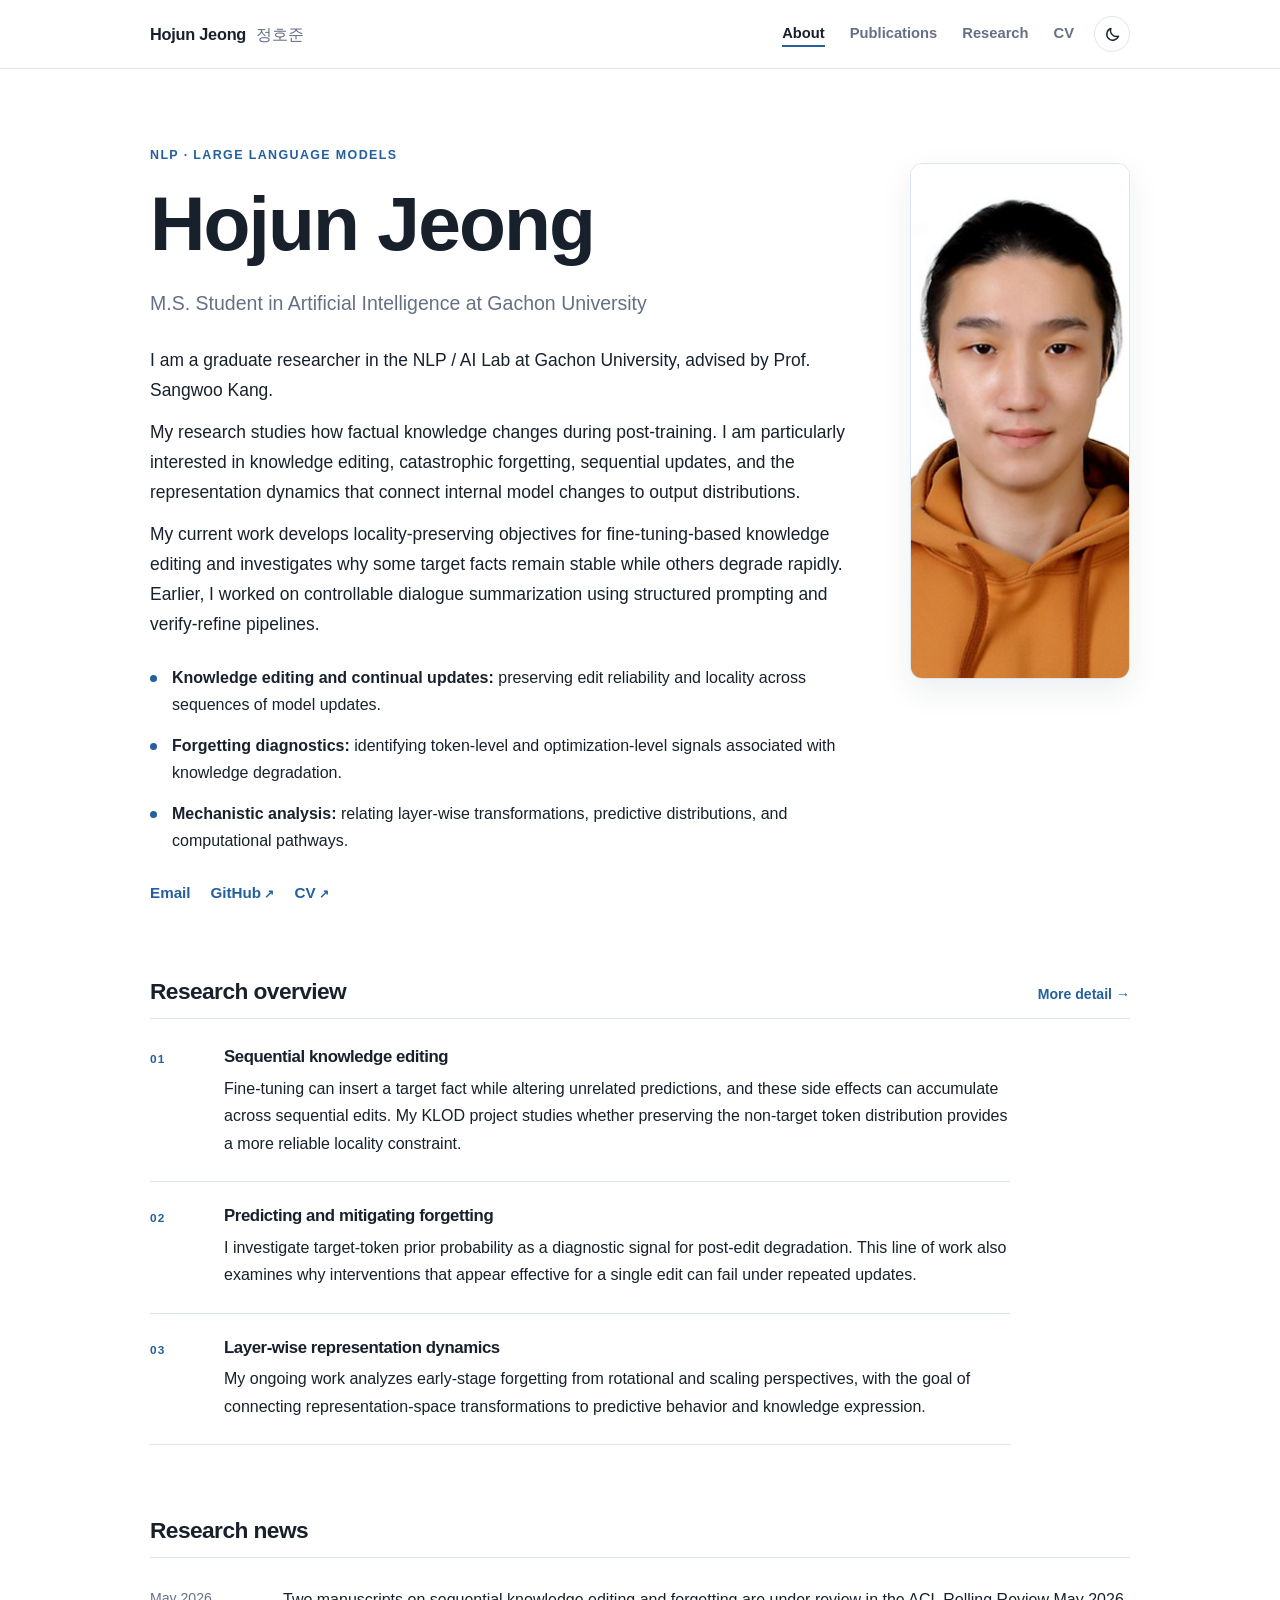
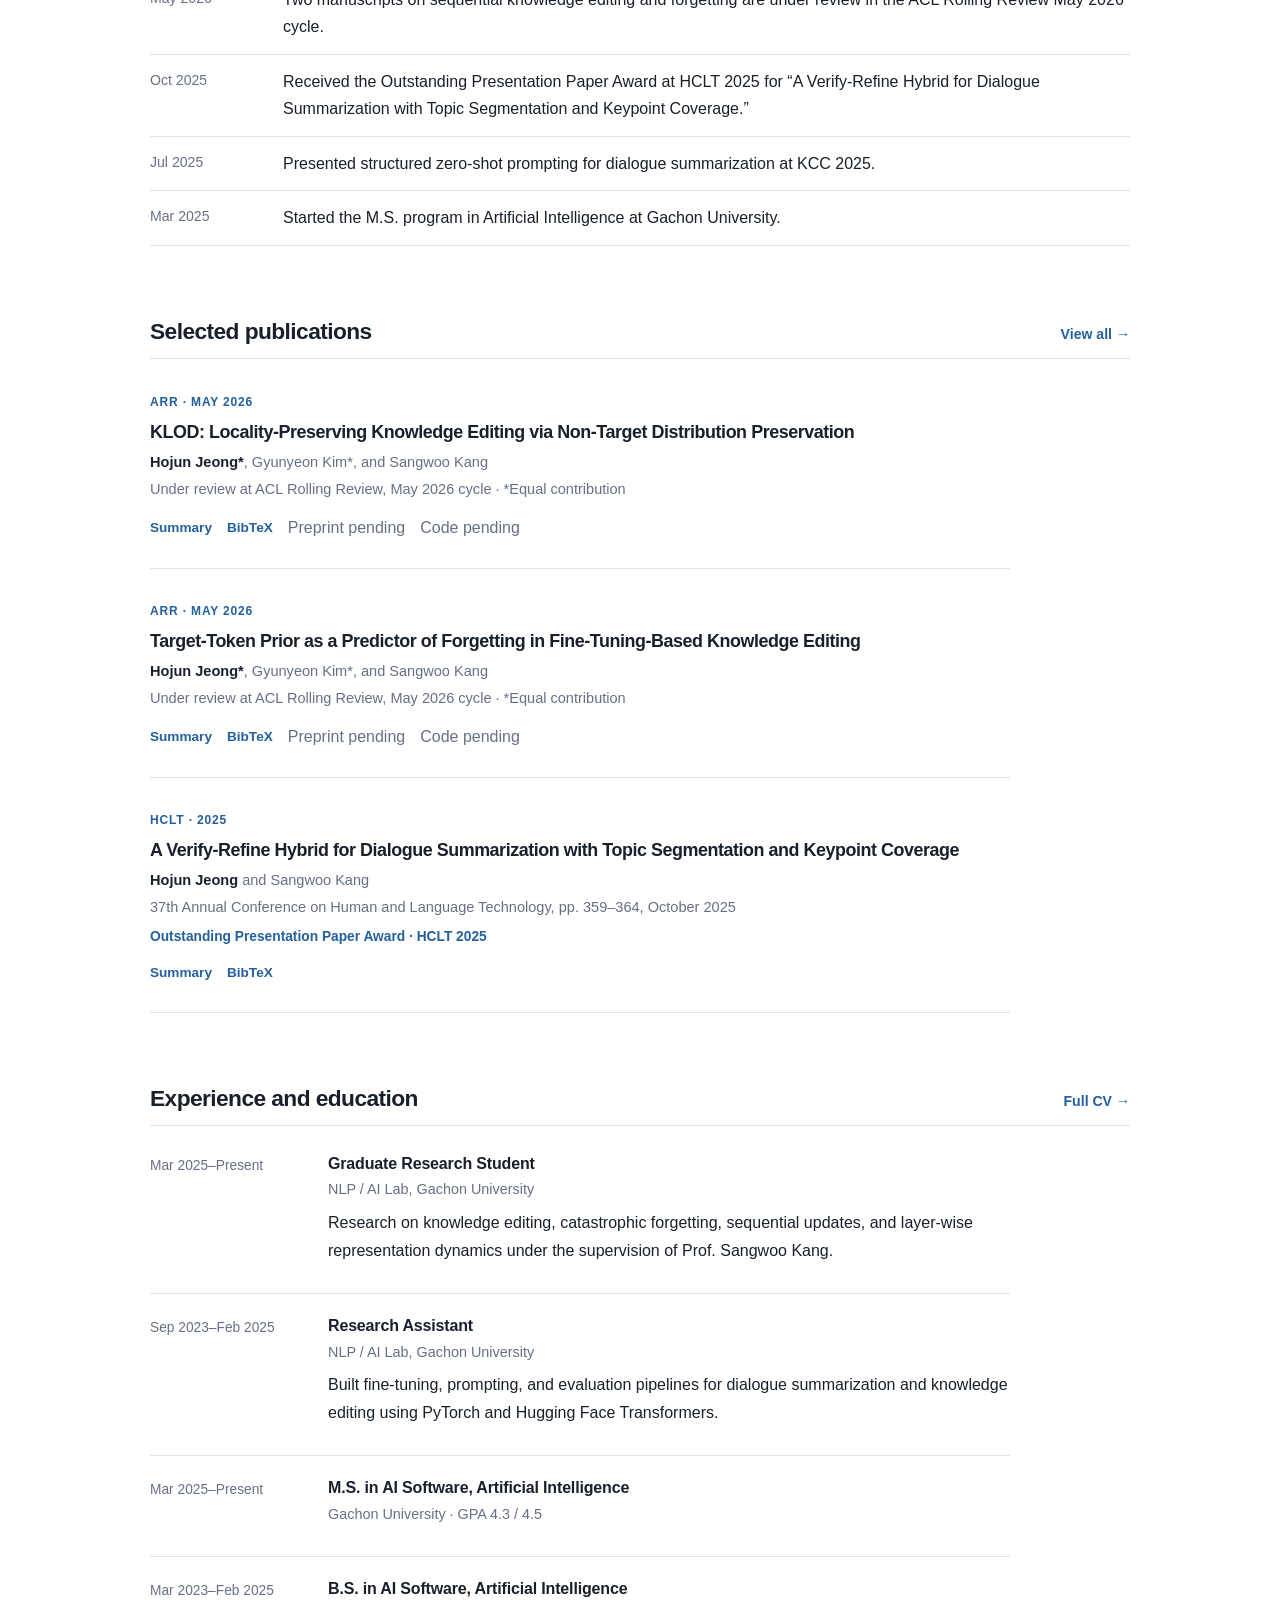
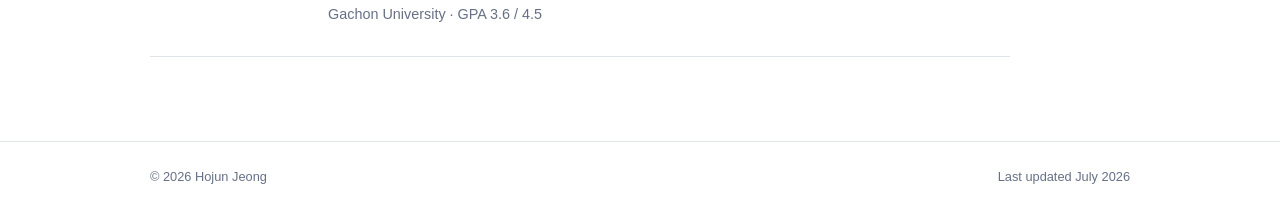
==== index.html @ 0cda1012 "Add files via upload" ====
<!DOCTYPE html>

<html lang="en">
<head>
<meta charset="utf-8"/>
<meta content="width=device-width, initial-scale=1" name="viewport"/>
<meta content="Hojun Jeong — NLP researcher studying knowledge editing, catastrophic forgetting, and representation dynamics in large language models." name="description"/>
<meta content="Hojun Jeong" name="author"/>
<meta content="Hojun Jeong" property="og:title"/>
<meta content="Hojun Jeong — NLP researcher studying knowledge editing, catastrophic forgetting, and representation dynamics in large language models." property="og:description"/>
<meta content="website" property="og:type"/>
<title>Hojun Jeong</title>
<link href="assets/favicon.svg" rel="icon" type="image/svg+xml"/>
<link href="assets/styles.css" rel="stylesheet"/>
<script>try{document.documentElement.dataset.theme=localStorage.getItem('theme')||(matchMedia('(prefers-color-scheme:dark)').matches?'dark':'light')}catch(e){}</script>
<meta content="https://hostoday.github.io/assets/img/profile-hojun.jpg" property="og:image"/><meta content="summary" name="twitter:card"/></head>
<body>
<a class="skip-link" href="#content">Skip to content</a>
<header class="site-header">
<div class="nav-wrap">
<a class="site-name" href="index.html">Hojun Jeong <span>정호준</span></a>
<div class="nav-actions">
<nav aria-label="Primary navigation" class="site-nav">
<a aria-current="page" href="index.html">About</a><a href="publications.html">Publications</a><a href="research.html">Research</a><a href="cv.html">CV</a>
</nav>
<button aria-label="Use dark theme" class="icon-button" data-theme-toggle="" type="button"></button>
<button aria-expanded="false" aria-label="Open navigation" class="icon-button menu-button" data-menu-toggle="" type="button">
<svg aria-hidden="true" height="18" viewbox="0 0 24 24" width="18"><path d="M4 7h16M4 12h16M4 17h16" fill="none" stroke="currentColor" stroke-linecap="round" stroke-width="2"></path></svg>
</button>
</div>
</div>
</header>
<main id="content">
<section class="hero"><div class="hero-layout"><div class="hero-content">
<p class="kicker">NLP · Large Language Models</p>
<h1>Hojun Jeong</h1>
<p class="hero-role">M.S. Student in Artificial Intelligence at Gachon University</p>
<div class="hero-copy">
<p>I am a graduate researcher in the NLP / AI Lab at Gachon University, advised by Prof. Sangwoo Kang.</p>
<p>My research studies how factual knowledge changes during post-training. I am particularly interested in knowledge editing, catastrophic forgetting, sequential updates, and the representation dynamics that connect internal model changes to output distributions.</p>
<p>My current work develops locality-preserving objectives for fine-tuning-based knowledge editing and investigates why some target facts remain stable while others degrade rapidly. Earlier, I worked on controllable dialogue summarization using structured prompting and verify-refine pipelines.</p>
</div>
<ul class="focus-list">
<li><strong>Knowledge editing and continual updates:</strong> preserving edit reliability and locality across sequences of model updates.</li>
<li><strong>Forgetting diagnostics:</strong> identifying token-level and optimization-level signals associated with knowledge degradation.</li>
<li><strong>Mechanistic analysis:</strong> relating layer-wise transformations, predictive distributions, and computational pathways.</li>
</ul>
<div class="link-row">
<a href="mailto:wjdghwns1096@gmail.com">Email</a>
<a href="https://github.com/Hostoday" rel="noopener" target="_blank">GitHub</a>
<a href="assets/pdf/Hojun_Jeong_CV.pdf" rel="noopener" target="_blank">CV</a>
</div>
</div><figure class="profile-photo-wrap"><img alt="Portrait of Hojun Jeong" class="profile-photo" decoding="async" height="516" loading="eager" src="assets/img/profile-hojun.jpg" width="413"/></figure></div></section>
<section class="section">
<div class="section-head"><h2>Research overview</h2><a href="research.html">More detail →</a></div>
<div class="overview-list">
<article class="overview-item">
<p class="overview-index">01</p>
<div><h3>Sequential knowledge editing</h3><p>Fine-tuning can insert a target fact while altering unrelated predictions, and these side effects can accumulate across sequential edits. My KLOD project studies whether preserving the non-target token distribution provides a more reliable locality constraint.</p></div>
</article>
<article class="overview-item">
<p class="overview-index">02</p>
<div><h3>Predicting and mitigating forgetting</h3><p>I investigate target-token prior probability as a diagnostic signal for post-edit degradation. This line of work also examines why interventions that appear effective for a single edit can fail under repeated updates.</p></div>
</article>
<article class="overview-item">
<p class="overview-index">03</p>
<div><h3>Layer-wise representation dynamics</h3><p>My ongoing work analyzes early-stage forgetting from rotational and scaling perspectives, with the goal of connecting representation-space transformations to predictive behavior and knowledge expression.</p></div>
</article>
</div>
</section>
<section class="section">
<div class="section-head"><h2>Research news</h2></div>
<div class="news-list">
<div class="news-item"><time class="news-date" datetime="2026-05">May 2026</time><p class="news-text">Two manuscripts on sequential knowledge editing and forgetting are under review in the ACL Rolling Review May 2026 cycle.</p></div>
<div class="news-item"><time class="news-date" datetime="2025-10">Oct 2025</time><p class="news-text">Received the Outstanding Presentation Paper Award at HCLT 2025 for “A Verify-Refine Hybrid for Dialogue Summarization with Topic Segmentation and Keypoint Coverage.”</p></div>
<div class="news-item"><time class="news-date" datetime="2025-07">Jul 2025</time><p class="news-text">Presented structured zero-shot prompting for dialogue summarization at KCC 2025.</p></div>
<div class="news-item"><time class="news-date" datetime="2025-03">Mar 2025</time><p class="news-text">Started the M.S. program in Artificial Intelligence at Gachon University.</p></div>
</div>
</section>
<section class="section">
<div class="section-head"><h2>Selected publications</h2><a href="publications.html">View all →</a></div>
<div class="publication-list">
<article class="publication"><div>
<span class="pub-venue">ARR · May 2026</span>
<h3 class="pub-title">KLOD: Locality-Preserving Knowledge Editing via Non-Target Distribution Preservation</h3>
<p class="pub-authors"><span class="me">Hojun Jeong*</span>, Gyunyeon Kim*, and Sangwoo Kang</p>
<p class="pub-meta">Under review at ACL Rolling Review, May 2026 cycle · *Equal contribution</p>
<div class="pub-links"><button aria-expanded="false" data-label="Summary" data-toggle-target="summary-klod" type="button">Summary</button><button aria-expanded="false" data-label="BibTeX" data-toggle-target="bib-klod" type="button">BibTeX</button><span class="pending">Preprint pending</span><span class="pending">Code pending</span></div>
<div class="pub-details" id="summary-klod"><p>Proposes a KL-based objective that preserves the model’s non-target token distribution during sequential knowledge editing, with the aim of reducing locality degradation while maintaining edit effectiveness.</p></div>
<div class="pub-details" id="bib-klod"><pre id="bibtext-klod">@article{jeong2026klod,
  title  = {KLOD: Locality-Preserving Knowledge Editing via Non-Target Distribution Preservation},
  author = {Jeong, Hojun and Kim, Gyunyeon and Kang, Sangwoo},
  note   = {Under review at ACL Rolling Review, May 2026 cycle},
  year   = {2026}
}</pre><button class="button" data-copy-target="bibtext-klod" type="button">Copy BibTeX</button><span aria-live="polite" class="copy-status"></span></div>
</div></article>
<article class="publication"><div>
<span class="pub-venue">ARR · May 2026</span>
<h3 class="pub-title">Target-Token Prior as a Predictor of Forgetting in Fine-Tuning-Based Knowledge Editing</h3>
<p class="pub-authors"><span class="me">Hojun Jeong*</span>, Gyunyeon Kim*, and Sangwoo Kang</p>
<p class="pub-meta">Under review at ACL Rolling Review, May 2026 cycle · *Equal contribution</p>
<div class="pub-links"><button aria-expanded="false" data-label="Summary" data-toggle-target="summary-prior" type="button">Summary</button><button aria-expanded="false" data-label="BibTeX" data-toggle-target="bib-prior" type="button">BibTeX</button><span class="pending">Preprint pending</span><span class="pending">Code pending</span></div>
<div class="pub-details" id="summary-prior"><p>Investigates whether a target token’s pre-update probability predicts later knowledge degradation, and evaluates an intervention that increases the target probability before fine-tuning-based editing.</p></div>
<div class="pub-details" id="bib-prior"><pre id="bibtext-prior">@article{jeong2026targetprior,
  title  = {Target-Token Prior as a Predictor of Forgetting in Fine-Tuning-Based Knowledge Editing},
  author = {Jeong, Hojun and Kim, Gyunyeon and Kang, Sangwoo},
  note   = {Under review at ACL Rolling Review, May 2026 cycle},
  year   = {2026}
}</pre><button class="button" data-copy-target="bibtext-prior" type="button">Copy BibTeX</button><span aria-live="polite" class="copy-status"></span></div>
</div></article>
<article class="publication"><div>
<span class="pub-venue">HCLT · 2025</span>
<h3 class="pub-title">A Verify-Refine Hybrid for Dialogue Summarization with Topic Segmentation and Keypoint Coverage</h3>
<p class="pub-authors"><span class="me">Hojun Jeong</span> and Sangwoo Kang</p>
<p class="pub-meta">37th Annual Conference on Human and Language Technology, pp. 359–364, October 2025</p><p class="pub-award">Outstanding Presentation Paper Award · HCLT 2025</p>
<div class="pub-links"><button aria-expanded="false" data-label="Summary" data-toggle-target="summary-verify" type="button">Summary</button><button aria-expanded="false" data-label="BibTeX" data-toggle-target="bib-verify" type="button">BibTeX</button></div>
<div class="pub-details" id="summary-verify"><p>Presents a verify-refine dialogue summarization framework that combines topic segmentation with explicit checks for keypoint coverage.</p></div>
<div class="pub-details" id="bib-verify"><pre id="bibtext-verify">@inproceedings{jeong2025verifyrefine,
  title     = {A Verify-Refine Hybrid for Dialogue Summarization with Topic Segmentation and Keypoint Coverage},
  author    = {Jeong, Hojun and Kang, Sangwoo},
  booktitle = {Proceedings of the 37th Annual Conference on Human and Language Technology},
  pages     = {359--364},
  year      = {2025}
}</pre><button class="button" data-copy-target="bibtext-verify" type="button">Copy BibTeX</button><span aria-live="polite" class="copy-status"></span></div>
</div></article>
</div>
</section>
<section class="section">
<div class="section-head"><h2>Experience and education</h2><a href="cv.html">Full CV →</a></div>
<div class="timeline-list">
<article class="timeline-item"><p class="timeline-date">Mar 2025–Present</p><div><h3>Graduate Research Student</h3><p class="timeline-place">NLP / AI Lab, Gachon University</p><p>Research on knowledge editing, catastrophic forgetting, sequential updates, and layer-wise representation dynamics under the supervision of Prof. Sangwoo Kang.</p></div></article>
<article class="timeline-item"><p class="timeline-date">Sep 2023–Feb 2025</p><div><h3>Research Assistant</h3><p class="timeline-place">NLP / AI Lab, Gachon University</p><p>Built fine-tuning, prompting, and evaluation pipelines for dialogue summarization and knowledge editing using PyTorch and Hugging Face Transformers.</p></div></article>
<article class="timeline-item"><p class="timeline-date">Mar 2025–Present</p><div><h3>M.S. in AI Software, Artificial Intelligence</h3><p class="timeline-place">Gachon University · GPA 4.3 / 4.5</p></div></article>
<article class="timeline-item"><p class="timeline-date">Mar 2023–Feb 2025</p><div><h3>B.S. in AI Software, Artificial Intelligence</h3><p class="timeline-place">Gachon University · GPA 3.6 / 4.5</p></div></article>
</div>
</section>
</main>
<footer class="site-footer"><div class="footer-wrap"><span>© 2026 Hojun Jeong</span><span>Last updated July 2026</span></div></footer>
<script src="assets/script.js"></script>
</body>
</html>
---- assets/styles.css ----
:root {
  --bg: #ffffff;
  --surface: #f6f8fb;
  --surface-strong: #eef2f7;
  --text: #18202b;
  --muted: #667085;
  --border: #dfe4ea;
  --accent: #245f9e;
  --accent-soft: #eaf2fb;
  --header-bg: rgba(255, 255, 255, 0.92);
  --shadow: 0 12px 32px rgba(19, 34, 53, 0.08);
  --content-width: 980px;
  color-scheme: light;
}

html[data-theme="dark"] {
  --bg: #11161d;
  --surface: #171e27;
  --surface-strong: #202936;
  --text: #e8edf3;
  --muted: #a4afbd;
  --border: #2d3744;
  --accent: #8fc4ff;
  --accent-soft: #1c3045;
  --header-bg: rgba(17, 22, 29, 0.92);
  --shadow: 0 14px 34px rgba(0, 0, 0, 0.23);
  color-scheme: dark;
}

* { box-sizing: border-box; }
html { scroll-behavior: smooth; }
body {
  margin: 0;
  background: var(--bg);
  color: var(--text);
  font-family: -apple-system, BlinkMacSystemFont, "Segoe UI", Roboto, Helvetica, Arial, sans-serif;
  font-size: 16px;
  line-height: 1.72;
  -webkit-font-smoothing: antialiased;
}
a { color: var(--accent); text-decoration-thickness: 1px; text-underline-offset: 3px; }
a:hover { text-decoration-thickness: 2px; }
button, a { -webkit-tap-highlight-color: transparent; }
img { max-width: 100%; display: block; }

.skip-link {
  position: fixed; left: 12px; top: -60px; z-index: 1000;
  padding: 9px 13px; background: var(--text); color: var(--bg); border-radius: 6px;
}
.skip-link:focus { top: 12px; }

.site-header {
  position: sticky; top: 0; z-index: 100;
  border-bottom: 1px solid var(--border);
  background: var(--header-bg);
  backdrop-filter: blur(12px);
}
.nav-wrap {
  width: min(var(--content-width), calc(100% - 40px));
  min-height: 68px; margin: 0 auto;
  display: flex; align-items: center; justify-content: space-between; gap: 28px;
}
.site-name {
  color: var(--text); text-decoration: none; font-size: 1.02rem; font-weight: 700; letter-spacing: -0.015em;
}
.site-name span { color: var(--muted); font-weight: 500; margin-left: 6px; }
.nav-actions { display: flex; align-items: center; gap: 20px; }
.site-nav { display: flex; gap: 25px; align-items: center; }
.site-nav a {
  color: var(--muted); text-decoration: none; font-size: .92rem; font-weight: 550;
}
.site-nav a:hover, .site-nav a[aria-current="page"] { color: var(--text); }
.site-nav a[aria-current="page"] { box-shadow: inset 0 -2px var(--accent); }
.icon-button {
  width: 36px; height: 36px; padding: 0; border-radius: 999px;
  border: 1px solid var(--border); background: var(--bg); color: var(--text);
  display: grid; place-items: center; cursor: pointer;
}
.icon-button:hover { background: var(--surface); }
.menu-button { display: none; }

main {
  width: min(var(--content-width), calc(100% - 40px));
  margin: 0 auto; padding: 76px 0 84px;
}
.hero { max-width: none; margin-bottom: 64px; }
.hero-layout {
  display: grid;
  grid-template-columns: minmax(0, 1fr) 220px;
  gap: 54px;
  align-items: start;
}
.hero-content { min-width: 0; }
.profile-photo-wrap { margin: 18px 0 0; }
.profile-photo {
  width: 100%;
  aspect-ratio: 4 / 5;
  object-fit: cover;
  object-position: center;
  border: 1px solid var(--border);
  border-radius: 12px;
  background: var(--surface);
  box-shadow: var(--shadow);
}
.kicker {
  margin: 0 0 11px; color: var(--accent); font-size: .78rem; font-weight: 750;
  letter-spacing: .11em; text-transform: uppercase;
}
h1, h2, h3 { line-height: 1.22; letter-spacing: -0.025em; }
h1 { font-size: clamp(2.6rem, 7vw, 4.8rem); margin: 0 0 16px; font-weight: 760; }
.hero-role { margin: 0 0 25px; color: var(--muted); font-size: clamp(1.04rem, 2vw, 1.22rem); }
.hero-copy { max-width: 760px; font-size: 1.09rem; margin: 0 0 24px; }
.hero-copy p { margin: 0 0 12px; }
.link-row { display: flex; flex-wrap: wrap; gap: 10px 20px; margin-top: 25px; }
.link-row a { font-weight: 650; font-size: .95rem; text-decoration: none; }
.link-row a::after { content: " ↗"; font-size: .78em; }
.link-row a[href^="mailto"]::after { content: ""; }

.section { margin-top: 72px; }
.section-head {
  display: flex; align-items: baseline; justify-content: space-between; gap: 20px;
  border-bottom: 1px solid var(--border); padding-bottom: 12px; margin-bottom: 28px;
}
.section-head h2 { margin: 0; font-size: 1.42rem; }
.section-head a { font-size: .88rem; font-weight: 650; text-decoration: none; }
.section-intro { max-width: 720px; color: var(--muted); margin: -10px 0 32px; }

.focus-list { display: grid; gap: 13px; margin: 23px 0 0; padding: 0; list-style: none; max-width: 780px; }
.focus-list li { position: relative; padding-left: 22px; }
.focus-list li::before { content: ""; width: 7px; height: 7px; border-radius: 50%; background: var(--accent); position: absolute; left: 0; top: .72em; }
.focus-list strong { font-weight: 690; }

.news-list { display: grid; gap: 0; }
.news-item {
  display: grid; grid-template-columns: 108px 1fr; gap: 25px;
  padding: 13px 0; border-bottom: 1px solid var(--border);
}
.news-item:first-child { padding-top: 0; }
.news-date { color: var(--muted); font-variant-numeric: tabular-nums; font-size: .88rem; white-space: nowrap; }
.news-text { margin: 0; }

.publication-list { display: grid; gap: 0; max-width: 860px; }
.publication {
  display: block;
  padding: 27px 0; border-bottom: 1px solid var(--border);
}
.publication:first-child { padding-top: 0; }
.pub-venue {
  display: inline-block; margin: 0 0 7px; color: var(--accent); font-size: .75rem;
  font-weight: 800; letter-spacing: .07em; text-transform: uppercase;
}
.pub-title { margin: 0 0 7px; font-size: 1.12rem; font-weight: 720; line-height: 1.38; }
.pub-title a { color: var(--text); text-decoration: none; }
.pub-title a:hover { color: var(--accent); }
.pub-authors, .pub-meta { margin: 0 0 4px; color: var(--muted); font-size: .91rem; line-height: 1.55; }
.pub-authors .me { color: var(--text); font-weight: 700; }
.pub-award { margin: 6px 0 0; color: var(--accent); font-size: .86rem; font-weight: 700; }
.pub-links { display: flex; flex-wrap: wrap; gap: 7px 15px; margin-top: 13px; }
.pub-links a, .pub-links button {
  appearance: none; border: 0; padding: 0; background: transparent; color: var(--accent);
  font: inherit; font-size: .85rem; font-weight: 700; cursor: pointer; text-decoration: none;
}
.pub-links a:hover, .pub-links button:hover { text-decoration: underline; text-underline-offset: 3px; }
.pending { color: var(--muted) !important; cursor: default !important; }
.pub-details { display: none; margin-top: 16px; padding: 16px 18px; border-radius: 7px; background: var(--surface); font-size: .9rem; }
.pub-details.open { display: block; }
.pub-details p { margin: 0; }
.pub-details pre { margin: 0; white-space: pre-wrap; overflow-wrap: anywhere; font: .8rem/1.6 ui-monospace, SFMono-Regular, Menlo, Consolas, monospace; }
.copy-status { color: var(--muted); font-size: .78rem; margin-left: 7px; }

.page-header { max-width: 760px; margin-bottom: 55px; }
.page-header h1 { font-size: clamp(2.35rem, 5.5vw, 3.8rem); margin-bottom: 15px; }
.page-header p { color: var(--muted); font-size: 1.05rem; margin: 0; }
.group-title { font-size: 1.12rem; margin: 58px 0 24px; padding-bottom: 9px; border-bottom: 1px solid var(--border); }

.project {
  display: block; max-width: 860px;
  padding: 38px 0; border-bottom: 1px solid var(--border);
}
.project:first-of-type { padding-top: 0; }
.project h2 { margin: 0 0 7px; font-size: 1.38rem; }
.project-subtitle { color: var(--muted); margin: 0 0 19px; line-height: 1.5; }
.project h3 { margin: 24px 0 7px; font-size: .93rem; letter-spacing: 0; }
.project p { margin: 0 0 11px; }
.status-line { display: inline-block; margin-top: 10px; padding: 3px 9px; border-radius: 999px; background: var(--accent-soft); color: var(--accent); font-size: .76rem; font-weight: 750; }

.cv-toolbar { display: flex; flex-wrap: wrap; gap: 10px; margin-bottom: 22px; }
.button {
  display: inline-flex; align-items: center; justify-content: center; min-height: 40px;
  padding: 8px 14px; border-radius: 7px; border: 1px solid var(--border);
  color: var(--text); background: var(--bg); font-size: .88rem; font-weight: 700; text-decoration: none;
}
.button.primary { border-color: var(--accent); background: var(--accent); color: #fff; }
.cv-frame { width: 100%; height: min(1100px, 78vh); border: 1px solid var(--border); border-radius: 8px; background: var(--surface); }

.site-footer { border-top: 1px solid var(--border); }
.footer-wrap {
  width: min(var(--content-width), calc(100% - 40px)); margin: 0 auto; padding: 24px 0 34px;
  color: var(--muted); font-size: .8rem; display: flex; justify-content: space-between; gap: 20px;
}


@media (max-width: 860px) {
  .hero-layout { grid-template-columns: minmax(0, 1fr) 190px; gap: 36px; }
}

@media (max-width: 720px) {
  .nav-wrap, main, .footer-wrap { width: min(100% - 28px, var(--content-width)); }
  .nav-wrap { min-height: 61px; }
  .site-name span { display: none; }
  .menu-button { display: grid; }
  .site-nav {
    position: absolute; left: 14px; right: 14px; top: 67px; display: none; flex-direction: column; align-items: stretch; gap: 0;
    background: var(--bg); border: 1px solid var(--border); border-radius: 9px; padding: 7px; box-shadow: var(--shadow);
  }
  .site-nav.open { display: flex; }
  .site-nav a { padding: 11px 12px; border-radius: 6px; }
  .site-nav a:hover, .site-nav a[aria-current="page"] { background: var(--surface); box-shadow: none; }
  main { padding: 52px 0 65px; }
  .hero { margin-bottom: 50px; }
  .hero-layout { grid-template-columns: 1fr; gap: 0; }
  .profile-photo-wrap { width: min(210px, 62vw); margin: 30px 0 0; }
  h1 { font-size: clamp(2.5rem, 16vw, 4rem); }
  .section { margin-top: 58px; }
  .section-head { align-items: flex-start; }
  .news-item { grid-template-columns: 84px 1fr; gap: 16px; }
  .publication { padding: 24px 0; }
  .pub-title { font-size: 1rem; }
  .footer-wrap { flex-direction: column; gap: 3px; }
}

@media (max-width: 500px) {
  .news-item { grid-template-columns: 1fr; gap: 2px; }
  .news-date { font-size: .8rem; }
}

@media print {
  .site-header, .site-footer, .cv-toolbar { display: none; }
  main { width: 100%; padding: 0; }
}

/* Text-rich academic layout additions */
.overview-list { max-width: 860px; }
.overview-item {
  display: grid; grid-template-columns: 52px 1fr; gap: 22px;
  padding: 24px 0; border-bottom: 1px solid var(--border);
}
.overview-item:first-child { padding-top: 0; }
.overview-index, .project-number {
  margin: 2px 0 0; color: var(--accent); font-size: .74rem; font-weight: 800;
  letter-spacing: .09em; text-transform: uppercase;
}
.overview-item h3 { margin: 0 0 7px; font-size: 1.05rem; }
.overview-item p:last-child { margin: 0; }

.timeline-list { max-width: 860px; }
.timeline-item {
  display: grid; grid-template-columns: 150px 1fr; gap: 28px;
  padding: 22px 0; border-bottom: 1px solid var(--border);
}
.timeline-item:first-child { padding-top: 0; }
.timeline-date { margin: 2px 0 0; color: var(--muted); font-size: .86rem; font-variant-numeric: tabular-nums; }
.timeline-item h3 { margin: 0 0 4px; font-size: 1rem; letter-spacing: -.01em; }
.timeline-item p { margin: 0 0 7px; }
.timeline-place { color: var(--muted); font-size: .9rem; }

.research-agenda { max-width: 820px; margin: 0 0 42px; padding: 0 0 28px; border-bottom: 1px solid var(--border); }
.research-agenda h2 { margin: 0 0 11px; font-size: 1.2rem; }
.research-agenda p { margin: 0; }
.project-number { margin-bottom: 8px; }
.project h3 { color: var(--text); }
.research-questions { margin: 4px 0 12px; padding-left: 22px; }
.research-questions li { margin: 5px 0; }
.text-link { display: inline-block; margin-top: 10px; font-size: .88rem; font-weight: 700; text-decoration: none; }

.cv-section { margin-top: 62px; max-width: 900px; }
.cv-section > h2 { margin: 0 0 24px; padding-bottom: 10px; border-bottom: 1px solid var(--border); font-size: 1.3rem; }
.cv-toolbar + .cv-section { margin-top: 48px; }
.compact-list { margin: 8px 0 0; padding-left: 20px; }
.compact-list li { margin: 5px 0; }
.skill-list { margin: 0; max-width: 860px; }
.skill-list > div { display: grid; grid-template-columns: 150px 1fr; gap: 28px; padding: 15px 0; border-bottom: 1px solid var(--border); }
.skill-list dt { font-weight: 700; }
.skill-list dd { margin: 0; }
.pdf-section { max-width: none; }

@media (max-width: 720px) {
  .overview-item { grid-template-columns: 34px 1fr; gap: 14px; }
  .timeline-item { grid-template-columns: 1fr; gap: 3px; }
  .timeline-date { font-size: .8rem; }
  .skill-list > div { grid-template-columns: 1fr; gap: 3px; }
}
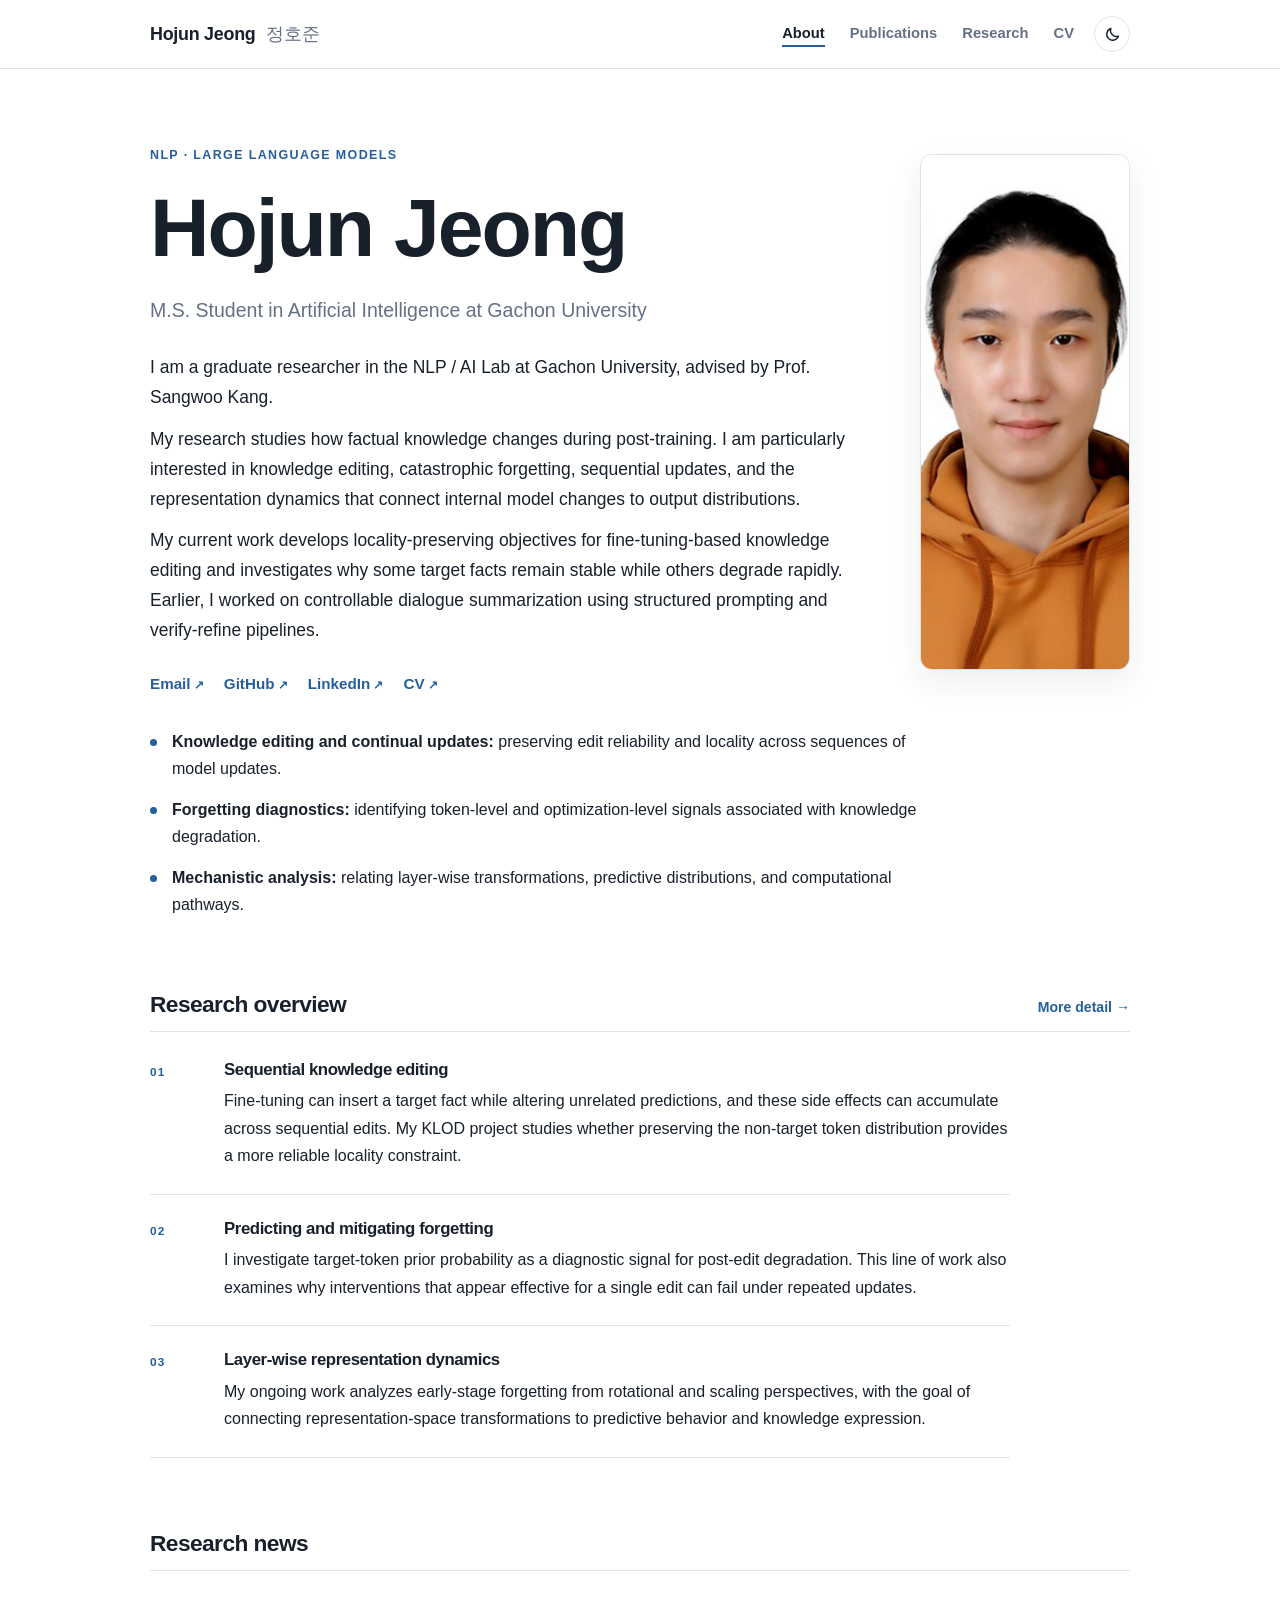
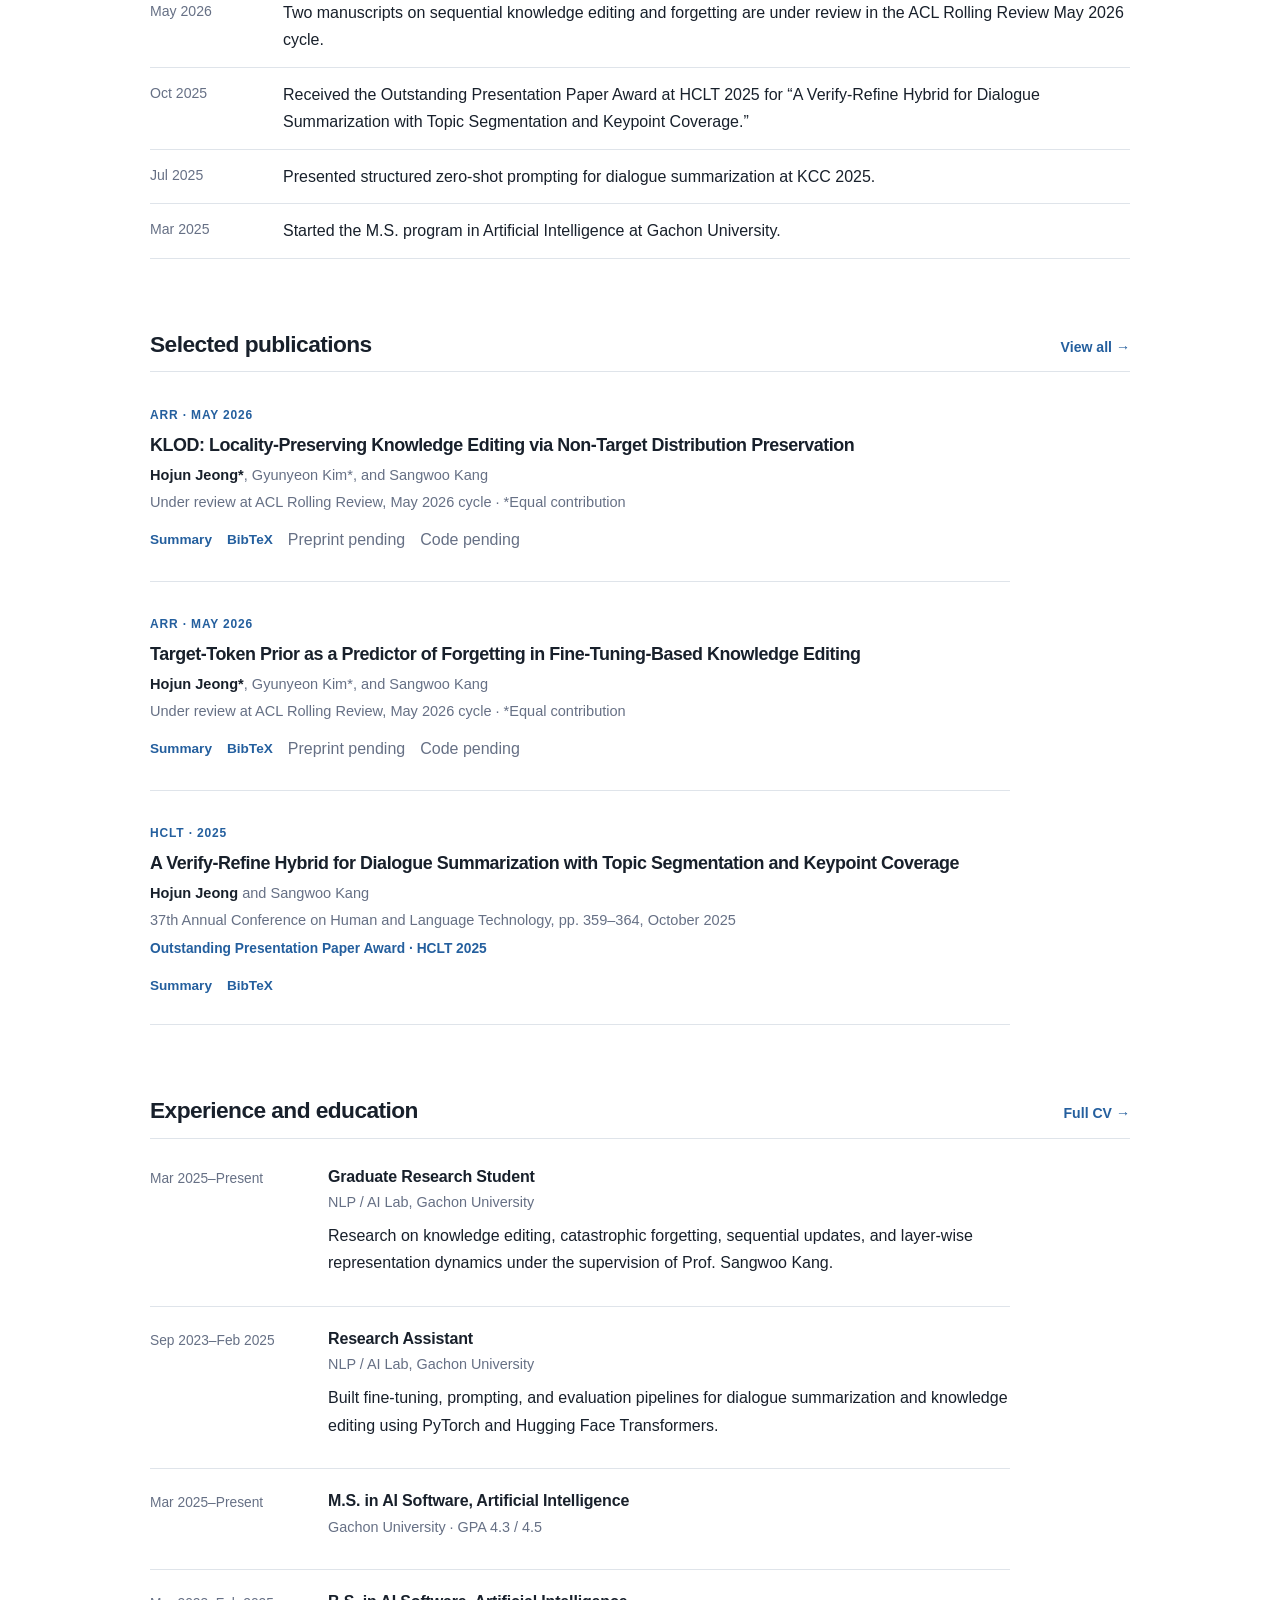
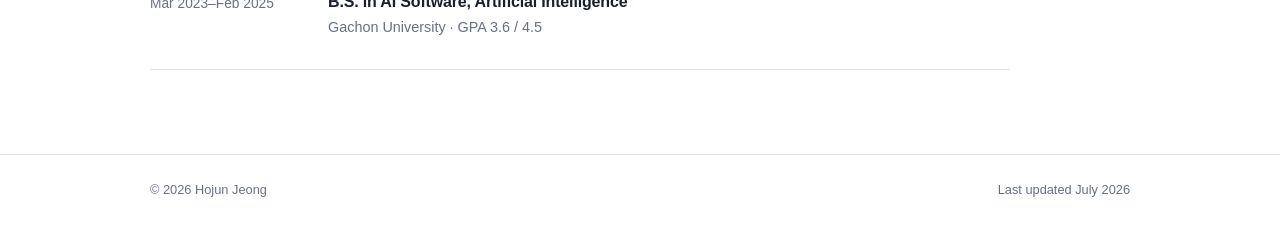
==== commit 4a118461: "Add files via upload" ====
--- a/index.html
+++ b/index.html
@@ -11,7 +11,7 @@
 <meta content="website" property="og:type"/>
 <title>Hojun Jeong</title>
 <link href="assets/favicon.svg" rel="icon" type="image/svg+xml"/>
-<link href="assets/styles.css" rel="stylesheet"/>
+<link href="assets/styles.css?v=20260719-4" rel="stylesheet"/>
 <script>try{document.documentElement.dataset.theme=localStorage.getItem('theme')||(matchMedia('(prefers-color-scheme:dark)').matches?'dark':'light')}catch(e){}</script>
 <meta content="https://hostoday.github.io/assets/img/profile-hojun.jpg" property="og:image"/><meta content="summary" name="twitter:card"/></head>
 <body>
@@ -31,7 +31,7 @@
 </div>
 </header>
 <main id="content">
-<section class="hero"><div class="hero-layout"><div class="hero-content">
+<section class="hero"><div class="hero-top"><div class="hero-content">
 <p class="kicker">NLP · Large Language Models</p>
 <h1>Hojun Jeong</h1>
 <p class="hero-role">M.S. Student in Artificial Intelligence at Gachon University</p>
@@ -40,17 +40,18 @@
 <p>My research studies how factual knowledge changes during post-training. I am particularly interested in knowledge editing, catastrophic forgetting, sequential updates, and the representation dynamics that connect internal model changes to output distributions.</p>
 <p>My current work develops locality-preserving objectives for fine-tuning-based knowledge editing and investigates why some target facts remain stable while others degrade rapidly. Earlier, I worked on controllable dialogue summarization using structured prompting and verify-refine pipelines.</p>
 </div>
-<ul class="focus-list">
+
+<div class="link-row">
+<a aria-label="Compose an email to Hojun Jeong in Gmail" href="https://mail.google.com/mail/?view=cm&amp;fs=1&amp;to=wjdghwns1096%40gmail.com" rel="noopener" target="_blank">Email</a>
+<a href="https://github.com/Hostoday" rel="noopener" target="_blank">GitHub</a>
+<a href="https://www.linkedin.com/in/hojun-jeong-korean/" rel="noopener" target="_blank">LinkedIn</a>
+<a href="assets/pdf/Hojun_Jeong_CV.pdf" rel="noopener" target="_blank">CV</a>
+</div>
+</div><figure aria-label="Profile photograph" class="profile-photo-wrap"><img alt="Portrait of Hojun Jeong" class="profile-photo" decoding="async" height="516" loading="eager" src="assets/img/profile-hojun.jpg?v=20260719-4" width="413"/></figure></div><ul class="focus-list">
 <li><strong>Knowledge editing and continual updates:</strong> preserving edit reliability and locality across sequences of model updates.</li>
 <li><strong>Forgetting diagnostics:</strong> identifying token-level and optimization-level signals associated with knowledge degradation.</li>
 <li><strong>Mechanistic analysis:</strong> relating layer-wise transformations, predictive distributions, and computational pathways.</li>
-</ul>
-<div class="link-row">
-<a href="mailto:wjdghwns1096@gmail.com">Email</a>
-<a href="https://github.com/Hostoday" rel="noopener" target="_blank">GitHub</a>
-<a href="assets/pdf/Hojun_Jeong_CV.pdf" rel="noopener" target="_blank">CV</a>
-</div>
-</div><figure class="profile-photo-wrap"><img alt="Portrait of Hojun Jeong" class="profile-photo" decoding="async" height="516" loading="eager" src="assets/img/profile-hojun.jpg" width="413"/></figure></div></section>
+</ul></section>
 <section class="section">
 <div class="section-head"><h2>Research overview</h2><a href="research.html">More detail →</a></div>
 <div class="overview-list">
--- a/assets/styles.css
+++ b/assets/styles.css
@@ -62,7 +62,7 @@
   display: flex; align-items: center; justify-content: space-between; gap: 28px;
 }
 .site-name {
-  color: var(--text); text-decoration: none; font-size: 1.02rem; font-weight: 700; letter-spacing: -0.015em;
+  color: var(--text); text-decoration: none; font-size: 1.12rem; font-weight: 700; letter-spacing: -0.015em;
 }
 .site-name span { color: var(--muted); font-weight: 500; margin-left: 6px; }
 .nav-actions { display: flex; align-items: center; gap: 20px; }
@@ -85,14 +85,15 @@
   margin: 0 auto; padding: 76px 0 84px;
 }
 .hero { max-width: none; margin-bottom: 64px; }
-.hero-layout {
+.hero-top {
   display: grid;
-  grid-template-columns: minmax(0, 1fr) 220px;
-  gap: 54px;
+  grid-template-columns: minmax(0, 1fr) 210px;
+  gap: 48px;
   align-items: start;
 }
+.hero > .focus-list { margin-top: 30px; }
 .hero-content { min-width: 0; }
-.profile-photo-wrap { margin: 18px 0 0; }
+.profile-photo-wrap { margin: 9px 0 0; }
 .profile-photo {
   width: 100%;
   aspect-ratio: 4 / 5;
@@ -108,7 +109,7 @@
   letter-spacing: .11em; text-transform: uppercase;
 }
 h1, h2, h3 { line-height: 1.22; letter-spacing: -0.025em; }
-h1 { font-size: clamp(2.6rem, 7vw, 4.8rem); margin: 0 0 16px; font-weight: 760; }
+h1 { font-size: clamp(2.9rem, 7.2vw, 5.15rem); margin: 0 0 16px; font-weight: 760; }
 .hero-role { margin: 0 0 25px; color: var(--muted); font-size: clamp(1.04rem, 2vw, 1.22rem); }
 .hero-copy { max-width: 760px; font-size: 1.09rem; margin: 0 0 24px; }
 .hero-copy p { margin: 0 0 12px; }
@@ -202,7 +203,7 @@
 
 
 @media (max-width: 860px) {
-  .hero-layout { grid-template-columns: minmax(0, 1fr) 190px; gap: 36px; }
+  .hero-top { grid-template-columns: minmax(0, 1fr) 175px; gap: 32px; }
 }
 
 @media (max-width: 720px) {
@@ -219,15 +220,21 @@
   .site-nav a:hover, .site-nav a[aria-current="page"] { background: var(--surface); box-shadow: none; }
   main { padding: 52px 0 65px; }
   .hero { margin-bottom: 50px; }
-  .hero-layout { grid-template-columns: 1fr; gap: 0; }
-  .profile-photo-wrap { width: min(210px, 62vw); margin: 30px 0 0; }
-  h1 { font-size: clamp(2.5rem, 16vw, 4rem); }
+  .hero-top { grid-template-columns: minmax(0, 1fr) 150px; gap: 22px; }
+  .profile-photo-wrap { width: auto; margin: 8px 0 0; }
+  h1 { font-size: clamp(2.45rem, 9.5vw, 3.75rem); }
   .section { margin-top: 58px; }
   .section-head { align-items: flex-start; }
   .news-item { grid-template-columns: 84px 1fr; gap: 16px; }
   .publication { padding: 24px 0; }
   .pub-title { font-size: 1rem; }
   .footer-wrap { flex-direction: column; gap: 3px; }
+}
+
+@media (max-width: 560px) {
+  .hero-top { grid-template-columns: 1fr; gap: 0; }
+  .profile-photo-wrap { width: min(185px, 52vw); margin: 26px 0 0; }
+  .hero > .focus-list { margin-top: 26px; }
 }
 
 @media (max-width: 500px) {
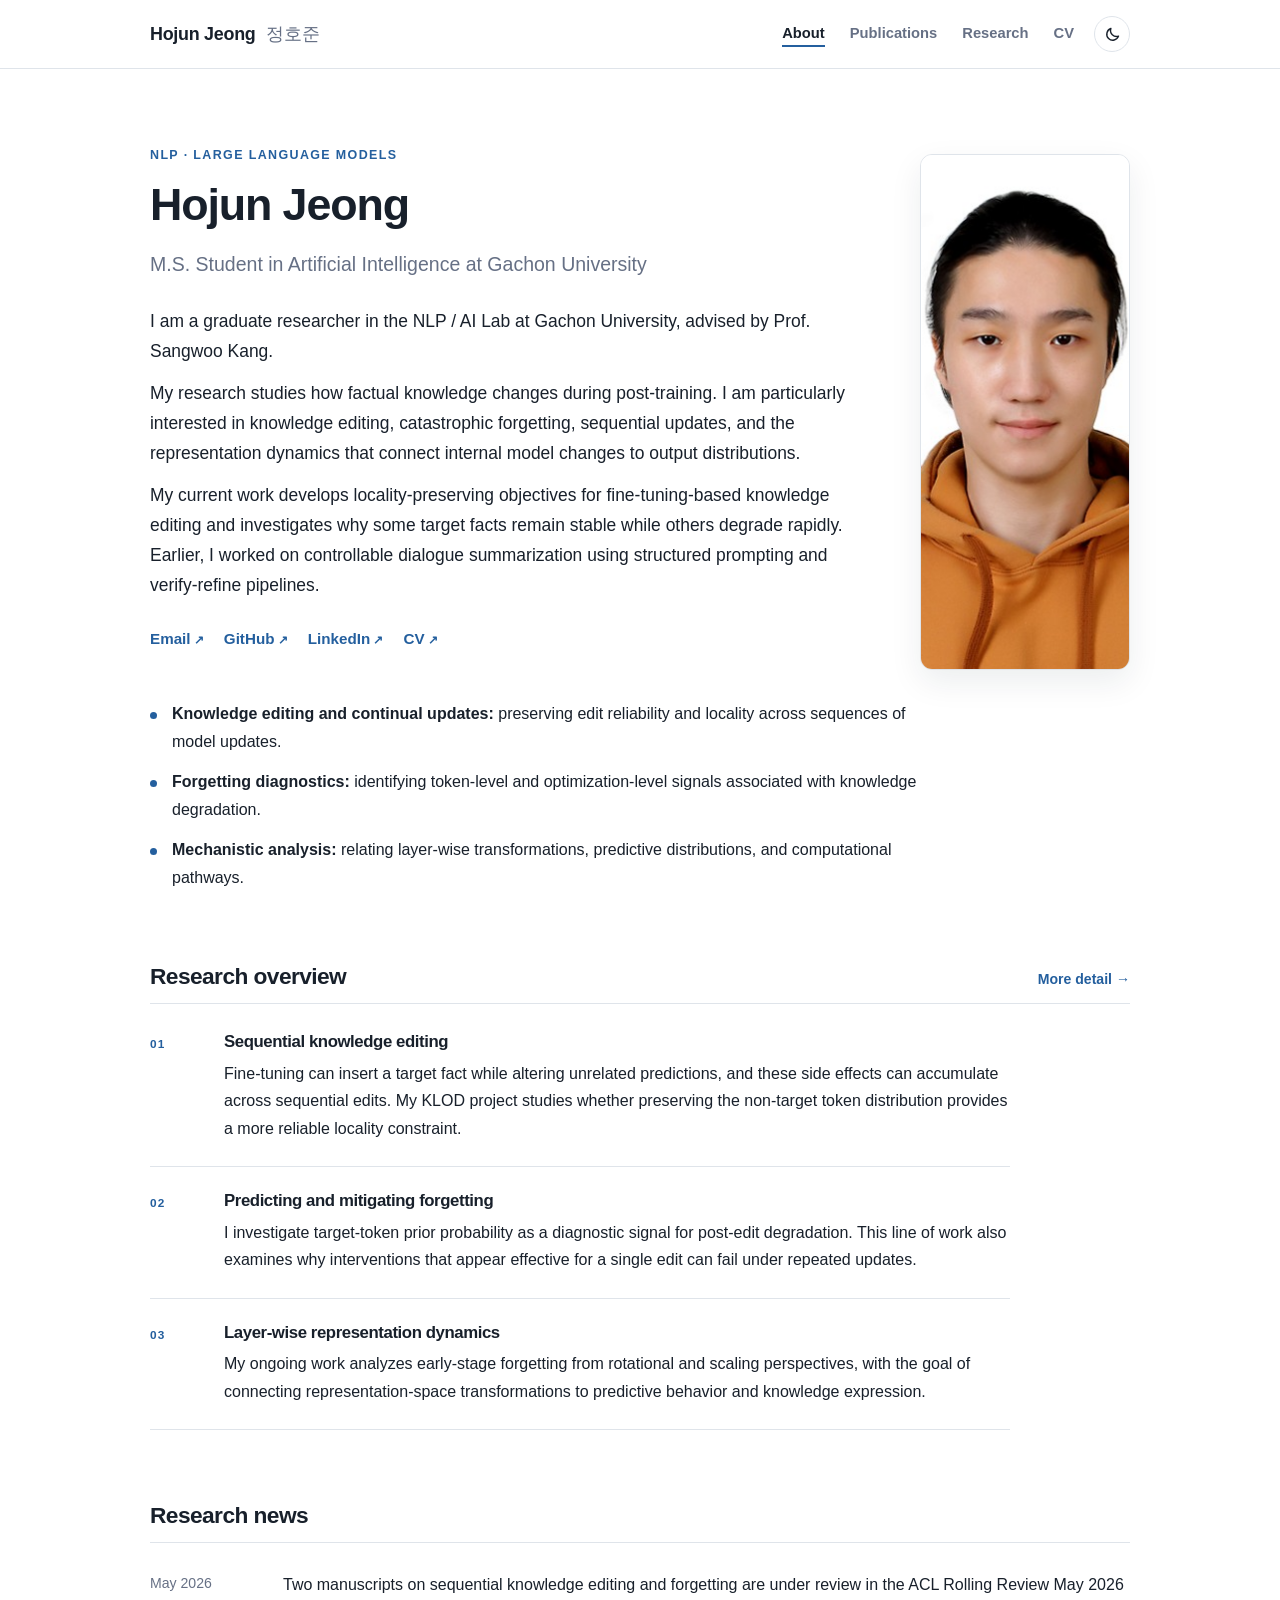
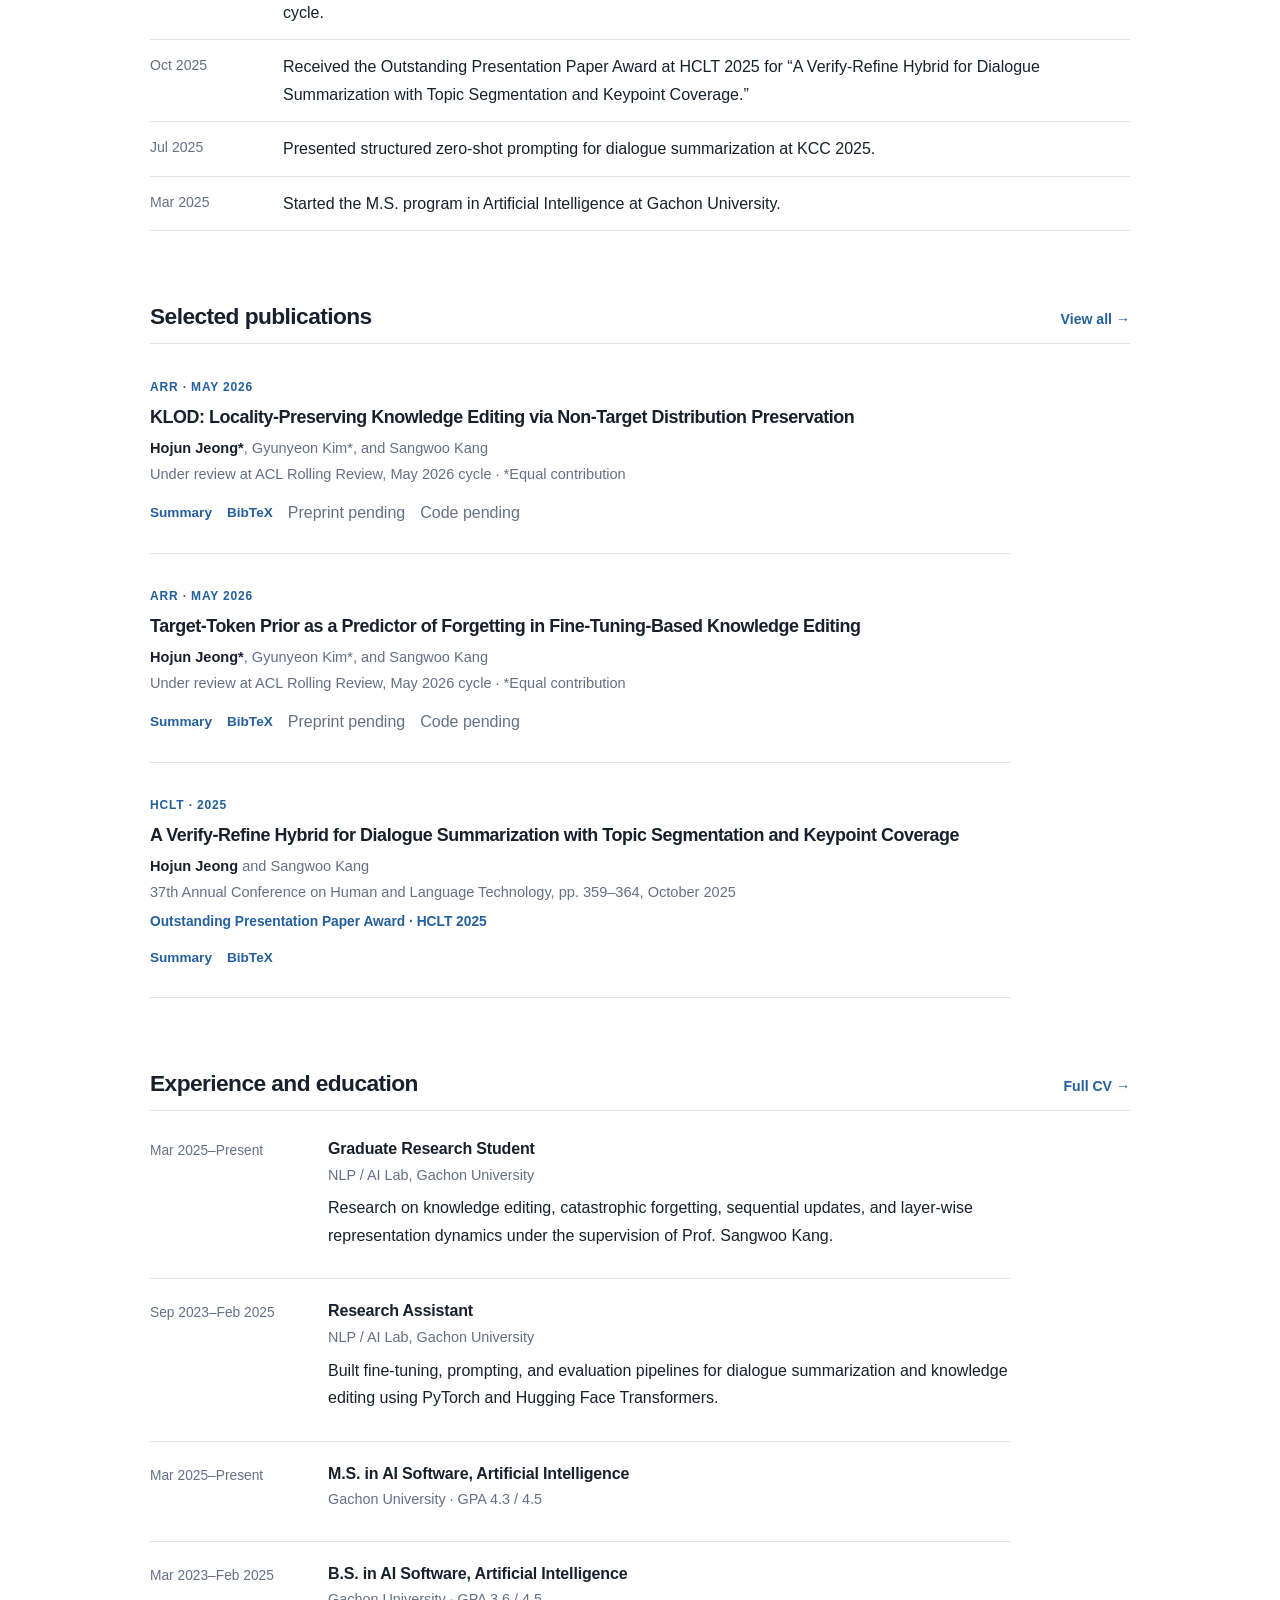
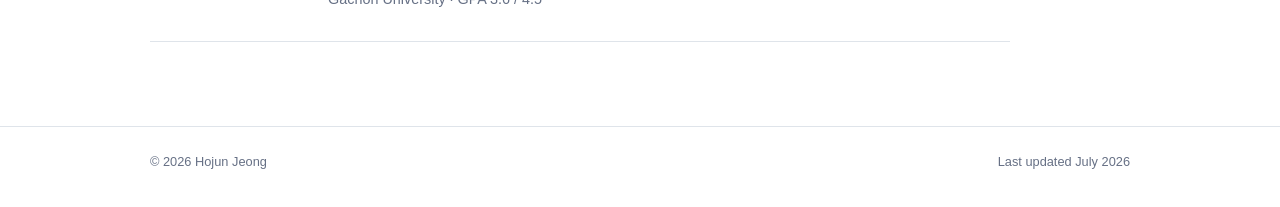
==== commit b8feec3f: "Update index.html" ====
--- a/index.html
+++ b/index.html
@@ -42,7 +42,7 @@
 </div>
 
 <div class="link-row">
-<a aria-label="Compose an email to Hojun Jeong in Gmail" href="https://mail.google.com/mail/?view=cm&amp;fs=1&amp;to=wjdghwns1096%40gmail.com" rel="noopener" target="_blank">Email</a>
+<a aria-label="Compose an email to Hojun Jeong in Gmail" href="https://mail.google.com/mail/?view=cm&fs=1&to=wjdghwns12%40gachon.ac.kr" rel="noopener" target="_blank">Email</a>
 <a href="https://github.com/Hostoday" rel="noopener" target="_blank">GitHub</a>
 <a href="https://www.linkedin.com/in/hojun-jeong-korean/" rel="noopener" target="_blank">LinkedIn</a>
 <a href="assets/pdf/Hojun_Jeong_CV.pdf" rel="noopener" target="_blank">CV</a>
--- a/assets/styles.css
+++ b/assets/styles.css
@@ -109,7 +109,11 @@
   letter-spacing: .11em; text-transform: uppercase;
 }
 h1, h2, h3 { line-height: 1.22; letter-spacing: -0.025em; }
-h1 { font-size: clamp(2.9rem, 7.2vw, 5.15rem); margin: 0 0 16px; font-weight: 760; }
+h1 {
+  font-size: clamp(2rem, 4vw, 2.8rem);
+  margin: 0 0 16px;
+  font-weight: 760;
+}
 .hero-role { margin: 0 0 25px; color: var(--muted); font-size: clamp(1.04rem, 2vw, 1.22rem); }
 .hero-copy { max-width: 760px; font-size: 1.09rem; margin: 0 0 24px; }
 .hero-copy p { margin: 0 0 12px; }
@@ -171,7 +175,7 @@
 .copy-status { color: var(--muted); font-size: .78rem; margin-left: 7px; }
 
 .page-header { max-width: 760px; margin-bottom: 55px; }
-.page-header h1 { font-size: clamp(2.35rem, 5.5vw, 3.8rem); margin-bottom: 15px; }
+.page-header h1 {  font-size: clamp(2rem, 4.5vw, 3rem);  margin-bottom: 15px;}
 .page-header p { color: var(--muted); font-size: 1.05rem; margin: 0; }
 .group-title { font-size: 1.12rem; margin: 58px 0 24px; padding-bottom: 9px; border-bottom: 1px solid var(--border); }
 
@@ -222,7 +226,7 @@
   .hero { margin-bottom: 50px; }
   .hero-top { grid-template-columns: minmax(0, 1fr) 150px; gap: 22px; }
   .profile-photo-wrap { width: auto; margin: 8px 0 0; }
-  h1 { font-size: clamp(2.45rem, 9.5vw, 3.75rem); }
+  h1 {  font-size: clamp(1.9rem, 7vw, 2.5rem);  }
   .section { margin-top: 58px; }
   .section-head { align-items: flex-start; }
   .news-item { grid-template-columns: 84px 1fr; gap: 16px; }
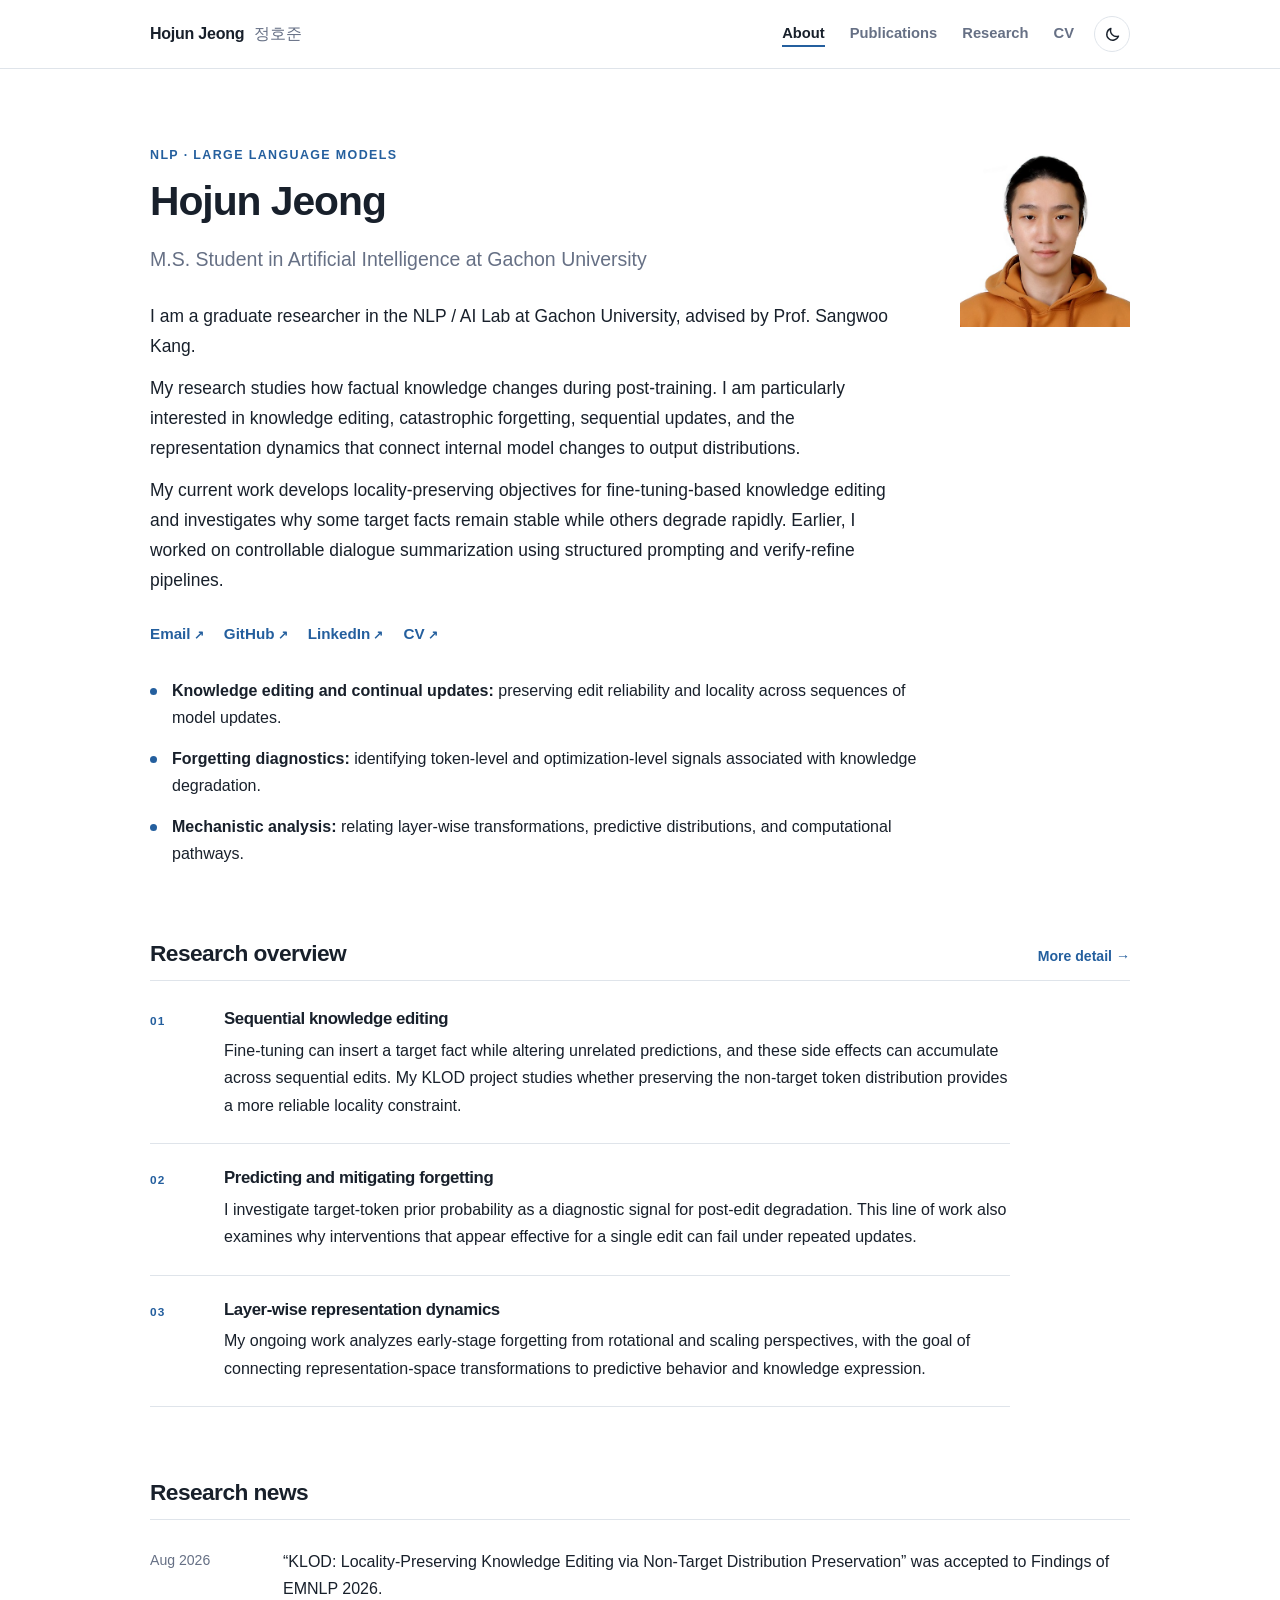
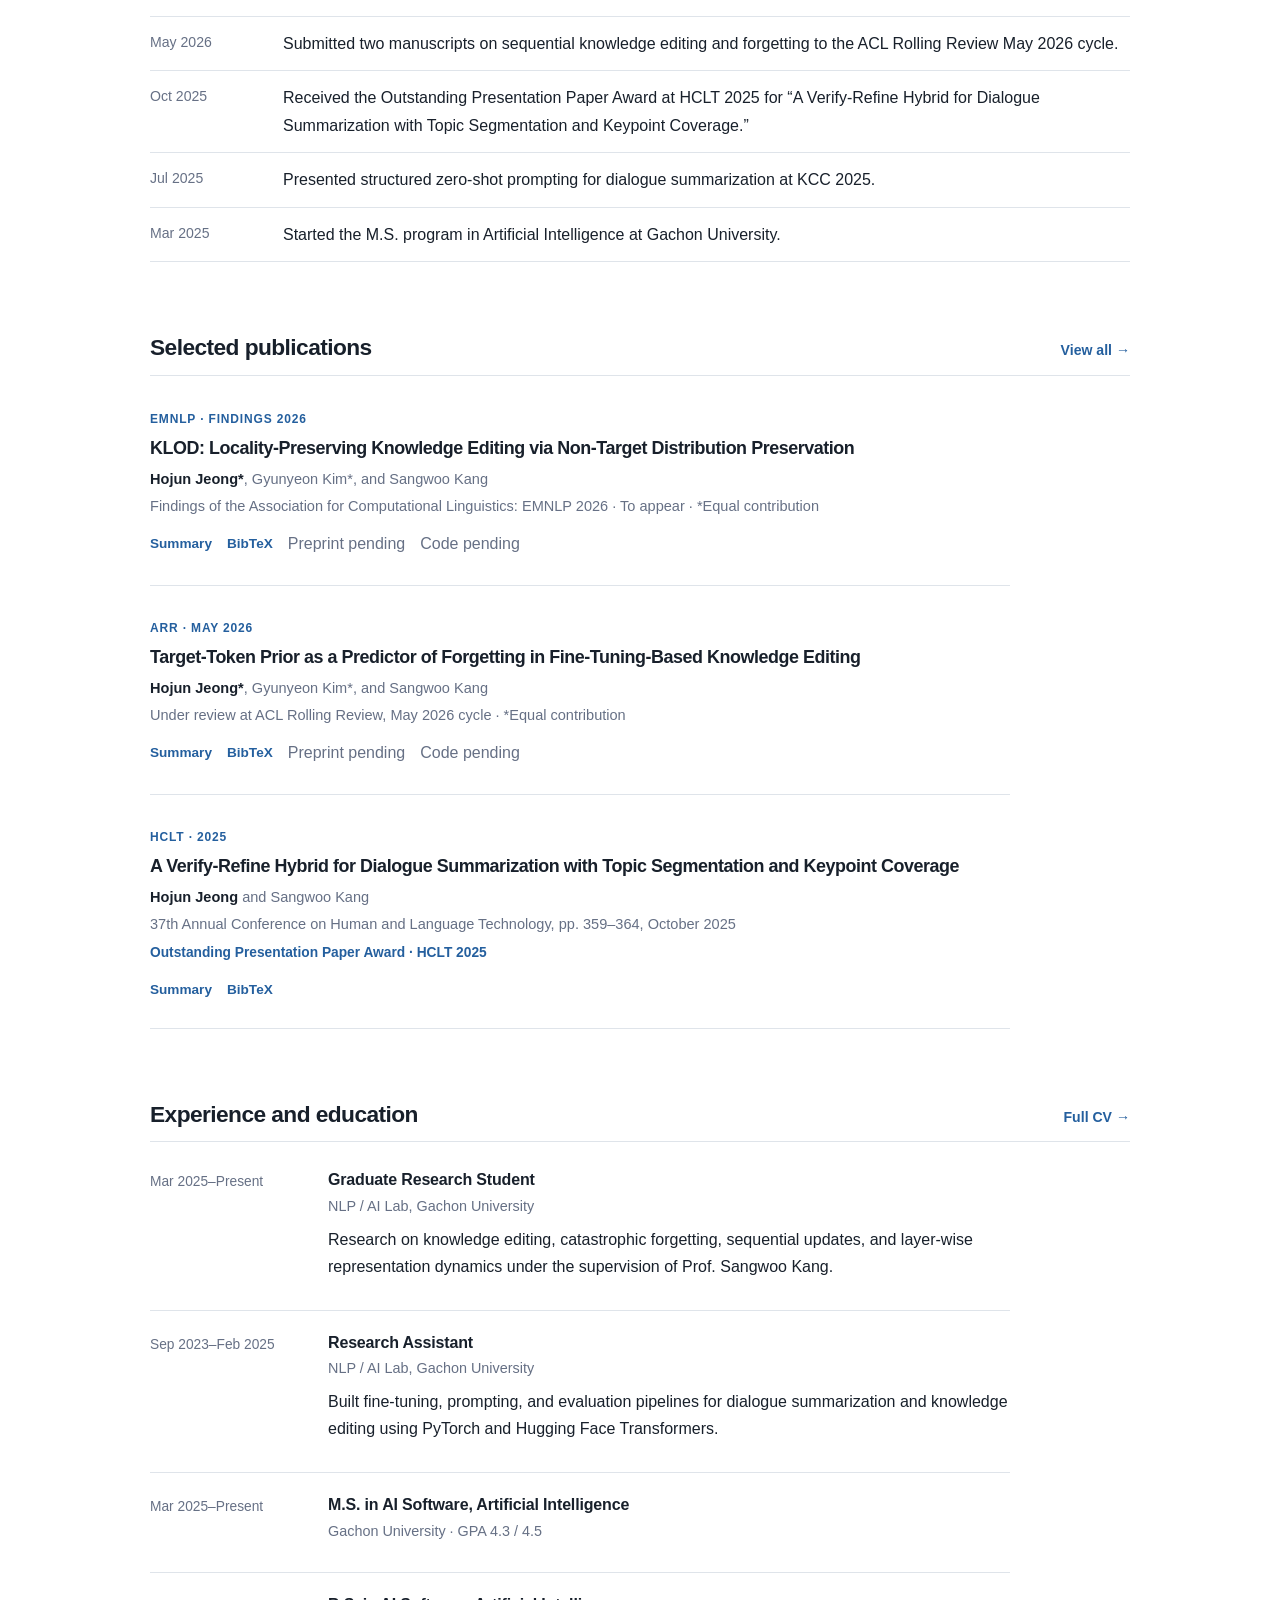
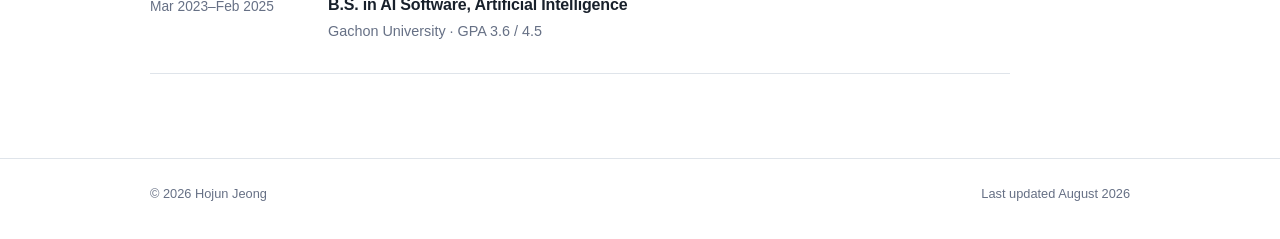
==== commit 8bfe82df: "Add files via upload" ====
--- a/index.html
+++ b/index.html
@@ -1,5 +1,4 @@
 <!DOCTYPE html>
-
 <html lang="en">
 <head>
 <meta charset="utf-8"/>
@@ -30,6 +29,7 @@
 </div>
 </div>
 </header>
+
 <main id="content">
 <section class="hero"><div class="hero-top"><div class="hero-content">
 <p class="kicker">NLP · Large Language Models</p>
@@ -40,7 +40,6 @@
 <p>My research studies how factual knowledge changes during post-training. I am particularly interested in knowledge editing, catastrophic forgetting, sequential updates, and the representation dynamics that connect internal model changes to output distributions.</p>
 <p>My current work develops locality-preserving objectives for fine-tuning-based knowledge editing and investigates why some target facts remain stable while others degrade rapidly. Earlier, I worked on controllable dialogue summarization using structured prompting and verify-refine pipelines.</p>
 </div>
-
 <div class="link-row">
 <a aria-label="Compose an email to Hojun Jeong in Gmail" href="https://mail.google.com/mail/?view=cm&fs=1&to=wjdghwns12%40gachon.ac.kr" rel="noopener" target="_blank">Email</a>
 <a href="https://github.com/Hostoday" rel="noopener" target="_blank">GitHub</a>
@@ -52,6 +51,7 @@
 <li><strong>Forgetting diagnostics:</strong> identifying token-level and optimization-level signals associated with knowledge degradation.</li>
 <li><strong>Mechanistic analysis:</strong> relating layer-wise transformations, predictive distributions, and computational pathways.</li>
 </ul></section>
+
 <section class="section">
 <div class="section-head"><h2>Research overview</h2><a href="research.html">More detail →</a></div>
 <div class="overview-list">
@@ -69,32 +69,37 @@
 </article>
 </div>
 </section>
+
 <section class="section">
 <div class="section-head"><h2>Research news</h2></div>
 <div class="news-list">
-<div class="news-item"><time class="news-date" datetime="2026-05">May 2026</time><p class="news-text">Two manuscripts on sequential knowledge editing and forgetting are under review in the ACL Rolling Review May 2026 cycle.</p></div>
+<div class="news-item"><time class="news-date" datetime="2026-08">Aug 2026</time><p class="news-text">“KLOD: Locality-Preserving Knowledge Editing via Non-Target Distribution Preservation” was accepted to Findings of EMNLP 2026.</p></div>
+<div class="news-item"><time class="news-date" datetime="2026-05">May 2026</time><p class="news-text">Submitted two manuscripts on sequential knowledge editing and forgetting to the ACL Rolling Review May 2026 cycle.</p></div>
 <div class="news-item"><time class="news-date" datetime="2025-10">Oct 2025</time><p class="news-text">Received the Outstanding Presentation Paper Award at HCLT 2025 for “A Verify-Refine Hybrid for Dialogue Summarization with Topic Segmentation and Keypoint Coverage.”</p></div>
 <div class="news-item"><time class="news-date" datetime="2025-07">Jul 2025</time><p class="news-text">Presented structured zero-shot prompting for dialogue summarization at KCC 2025.</p></div>
 <div class="news-item"><time class="news-date" datetime="2025-03">Mar 2025</time><p class="news-text">Started the M.S. program in Artificial Intelligence at Gachon University.</p></div>
 </div>
 </section>
+
 <section class="section">
 <div class="section-head"><h2>Selected publications</h2><a href="publications.html">View all →</a></div>
 <div class="publication-list">
 <article class="publication"><div>
-<span class="pub-venue">ARR · May 2026</span>
+<span class="pub-venue">EMNLP · Findings 2026</span>
 <h3 class="pub-title">KLOD: Locality-Preserving Knowledge Editing via Non-Target Distribution Preservation</h3>
 <p class="pub-authors"><span class="me">Hojun Jeong*</span>, Gyunyeon Kim*, and Sangwoo Kang</p>
-<p class="pub-meta">Under review at ACL Rolling Review, May 2026 cycle · *Equal contribution</p>
+<p class="pub-meta">Findings of the Association for Computational Linguistics: EMNLP 2026 · To appear · *Equal contribution</p>
 <div class="pub-links"><button aria-expanded="false" data-label="Summary" data-toggle-target="summary-klod" type="button">Summary</button><button aria-expanded="false" data-label="BibTeX" data-toggle-target="bib-klod" type="button">BibTeX</button><span class="pending">Preprint pending</span><span class="pending">Code pending</span></div>
 <div class="pub-details" id="summary-klod"><p>Proposes a KL-based objective that preserves the model’s non-target token distribution during sequential knowledge editing, with the aim of reducing locality degradation while maintaining edit effectiveness.</p></div>
-<div class="pub-details" id="bib-klod"><pre id="bibtext-klod">@article{jeong2026klod,
-  title  = {KLOD: Locality-Preserving Knowledge Editing via Non-Target Distribution Preservation},
+<div class="pub-details" id="bib-klod"><pre id="bibtext-klod">@inproceedings{jeong2026klod,
+  title = {KLOD: Locality-Preserving Knowledge Editing via Non-Target Distribution Preservation},
   author = {Jeong, Hojun and Kim, Gyunyeon and Kang, Sangwoo},
-  note   = {Under review at ACL Rolling Review, May 2026 cycle},
-  year   = {2026}
+  booktitle = {Findings of the Association for Computational Linguistics: EMNLP 2026},
+  note = {To appear},
+  year = {2026}
 }</pre><button class="button" data-copy-target="bibtext-klod" type="button">Copy BibTeX</button><span aria-live="polite" class="copy-status"></span></div>
 </div></article>
+
 <article class="publication"><div>
 <span class="pub-venue">ARR · May 2026</span>
 <h3 class="pub-title">Target-Token Prior as a Predictor of Forgetting in Fine-Tuning-Based Knowledge Editing</h3>
@@ -103,12 +108,13 @@
 <div class="pub-links"><button aria-expanded="false" data-label="Summary" data-toggle-target="summary-prior" type="button">Summary</button><button aria-expanded="false" data-label="BibTeX" data-toggle-target="bib-prior" type="button">BibTeX</button><span class="pending">Preprint pending</span><span class="pending">Code pending</span></div>
 <div class="pub-details" id="summary-prior"><p>Investigates whether a target token’s pre-update probability predicts later knowledge degradation, and evaluates an intervention that increases the target probability before fine-tuning-based editing.</p></div>
 <div class="pub-details" id="bib-prior"><pre id="bibtext-prior">@article{jeong2026targetprior,
-  title  = {Target-Token Prior as a Predictor of Forgetting in Fine-Tuning-Based Knowledge Editing},
+  title = {Target-Token Prior as a Predictor of Forgetting in Fine-Tuning-Based Knowledge Editing},
   author = {Jeong, Hojun and Kim, Gyunyeon and Kang, Sangwoo},
-  note   = {Under review at ACL Rolling Review, May 2026 cycle},
-  year   = {2026}
+  note = {Under review at ACL Rolling Review, May 2026 cycle},
+  year = {2026}
 }</pre><button class="button" data-copy-target="bibtext-prior" type="button">Copy BibTeX</button><span aria-live="polite" class="copy-status"></span></div>
 </div></article>
+
 <article class="publication"><div>
 <span class="pub-venue">HCLT · 2025</span>
 <h3 class="pub-title">A Verify-Refine Hybrid for Dialogue Summarization with Topic Segmentation and Keypoint Coverage</h3>
@@ -117,15 +123,16 @@
 <div class="pub-links"><button aria-expanded="false" data-label="Summary" data-toggle-target="summary-verify" type="button">Summary</button><button aria-expanded="false" data-label="BibTeX" data-toggle-target="bib-verify" type="button">BibTeX</button></div>
 <div class="pub-details" id="summary-verify"><p>Presents a verify-refine dialogue summarization framework that combines topic segmentation with explicit checks for keypoint coverage.</p></div>
 <div class="pub-details" id="bib-verify"><pre id="bibtext-verify">@inproceedings{jeong2025verifyrefine,
-  title     = {A Verify-Refine Hybrid for Dialogue Summarization with Topic Segmentation and Keypoint Coverage},
-  author    = {Jeong, Hojun and Kang, Sangwoo},
+  title = {A Verify-Refine Hybrid for Dialogue Summarization with Topic Segmentation and Keypoint Coverage},
+  author = {Jeong, Hojun and Kang, Sangwoo},
   booktitle = {Proceedings of the 37th Annual Conference on Human and Language Technology},
-  pages     = {359--364},
-  year      = {2025}
+  pages = {359--364},
+  year = {2025}
 }</pre><button class="button" data-copy-target="bibtext-verify" type="button">Copy BibTeX</button><span aria-live="polite" class="copy-status"></span></div>
 </div></article>
 </div>
 </section>
+
 <section class="section">
 <div class="section-head"><h2>Experience and education</h2><a href="cv.html">Full CV →</a></div>
 <div class="timeline-list">
@@ -136,7 +143,7 @@
 </div>
 </section>
 </main>
-<footer class="site-footer"><div class="footer-wrap"><span>© 2026 Hojun Jeong</span><span>Last updated July 2026</span></div></footer>
+<footer class="site-footer"><div class="footer-wrap"><span>© 2026 Hojun Jeong</span><span>Last updated August 2026</span></div></footer>
 <script src="assets/script.js"></script>
 </body>
 </html>
--- a/assets/styles.css
+++ b/assets/styles.css
@@ -1,4 +1,3 @@
-
 :root {
   --bg: #ffffff;
   --surface: #f6f8fb;
@@ -62,7 +61,7 @@
   display: flex; align-items: center; justify-content: space-between; gap: 28px;
 }
 .site-name {
-  color: var(--text); text-decoration: none; font-size: 1.12rem; font-weight: 700; letter-spacing: -0.015em;
+  color: var(--text); text-decoration: none; font-size: 1rem; font-weight: 700; letter-spacing: -0.015em;
 }
 .site-name span { color: var(--muted); font-weight: 500; margin-left: 6px; }
 .nav-actions { display: flex; align-items: center; gap: 20px; }
@@ -87,22 +86,23 @@
 .hero { max-width: none; margin-bottom: 64px; }
 .hero-top {
   display: grid;
-  grid-template-columns: minmax(0, 1fr) 210px;
-  gap: 48px;
+  grid-template-columns: minmax(0, 1fr) 170px;
+  gap: 36px;
   align-items: start;
 }
 .hero > .focus-list { margin-top: 30px; }
 .hero-content { min-width: 0; }
-.profile-photo-wrap { margin: 9px 0 0; }
+.profile-photo-wrap {
+  width: 170px;
+  margin: 6px 0 0;
+  justify-self: end;
+}
 .profile-photo {
-  width: 100%;
-  aspect-ratio: 4 / 5;
+  width: 176px;
+  height: 176px;
+  aspect-ratio: 1 / 1;
   object-fit: cover;
-  object-position: center;
-  border: 1px solid var(--border);
-  border-radius: 12px;
-  background: var(--surface);
-  box-shadow: var(--shadow);
+  object-position: center 28%;
 }
 .kicker {
   margin: 0 0 11px; color: var(--accent); font-size: .78rem; font-weight: 750;
@@ -110,7 +110,7 @@
 }
 h1, h2, h3 { line-height: 1.22; letter-spacing: -0.025em; }
 h1 {
-  font-size: clamp(2rem, 4vw, 2.8rem);
+  font-size: clamp(1.9rem, 3.6vw, 2.55rem);
   margin: 0 0 16px;
   font-weight: 760;
 }
@@ -159,9 +159,31 @@
 .pub-title a { color: var(--text); text-decoration: none; }
 .pub-title a:hover { color: var(--accent); }
 .pub-authors, .pub-meta { margin: 0 0 4px; color: var(--muted); font-size: .91rem; line-height: 1.55; }
-.pub-authors .me { color: var(--text); font-weight: 700; }
-.pub-award { margin: 6px 0 0; color: var(--accent); font-size: .86rem; font-weight: 700; }
-.pub-links { display: flex; flex-wrap: wrap; gap: 7px 15px; margin-top: 13px; }
+.pub-authors .me {
+  color: var(--text);
+  font-weight: 700;
+}
+
+.pub-language {
+  margin: 0.25rem 0;
+  color: var(--muted);
+  font-size: 0.9rem;
+  font-style: italic;
+}
+
+.pub-award {
+  margin: 6px 0 0;
+  color: var(--accent);
+  font-size: 0.86rem;
+  font-weight: 700;
+}
+
+.pub-links {
+  display: flex;
+  flex-wrap: wrap;
+  gap: 7px 15px;
+  margin-top: 13px;
+}
 .pub-links a, .pub-links button {
   appearance: none; border: 0; padding: 0; background: transparent; color: var(--accent);
   font: inherit; font-size: .85rem; font-weight: 700; cursor: pointer; text-decoration: none;
@@ -207,7 +229,8 @@
 
 
 @media (max-width: 860px) {
-  .hero-top { grid-template-columns: minmax(0, 1fr) 175px; gap: 32px; }
+  .hero-top { grid-template-columns: minmax(0, 1fr) 150px; gap: 28px; }
+  .profile-photo-wrap { width: 150px; }
 }
 
 @media (max-width: 720px) {
@@ -224,9 +247,9 @@
   .site-nav a:hover, .site-nav a[aria-current="page"] { background: var(--surface); box-shadow: none; }
   main { padding: 52px 0 65px; }
   .hero { margin-bottom: 50px; }
-  .hero-top { grid-template-columns: minmax(0, 1fr) 150px; gap: 22px; }
-  .profile-photo-wrap { width: auto; margin: 8px 0 0; }
-  h1 {  font-size: clamp(1.9rem, 7vw, 2.5rem);  }
+  .hero-top { grid-template-columns: minmax(0, 1fr) 135px; gap: 20px; }
+  .profile-photo-wrap { width: 135px; margin: 6px 0 0; }
+  h1 { font-size: clamp(1.8rem, 6vw, 2.3rem); }
   .section { margin-top: 58px; }
   .section-head { align-items: flex-start; }
   .news-item { grid-template-columns: 84px 1fr; gap: 16px; }
@@ -237,7 +260,11 @@
 
 @media (max-width: 560px) {
   .hero-top { grid-template-columns: 1fr; gap: 0; }
-  .profile-photo-wrap { width: min(185px, 52vw); margin: 26px 0 0; }
+  .profile-photo-wrap {
+    width: min(140px, 44vw);
+    margin: 24px 0 0;
+    justify-self: start;
+  }
   .hero > .focus-list { margin-top: 26px; }
 }
 
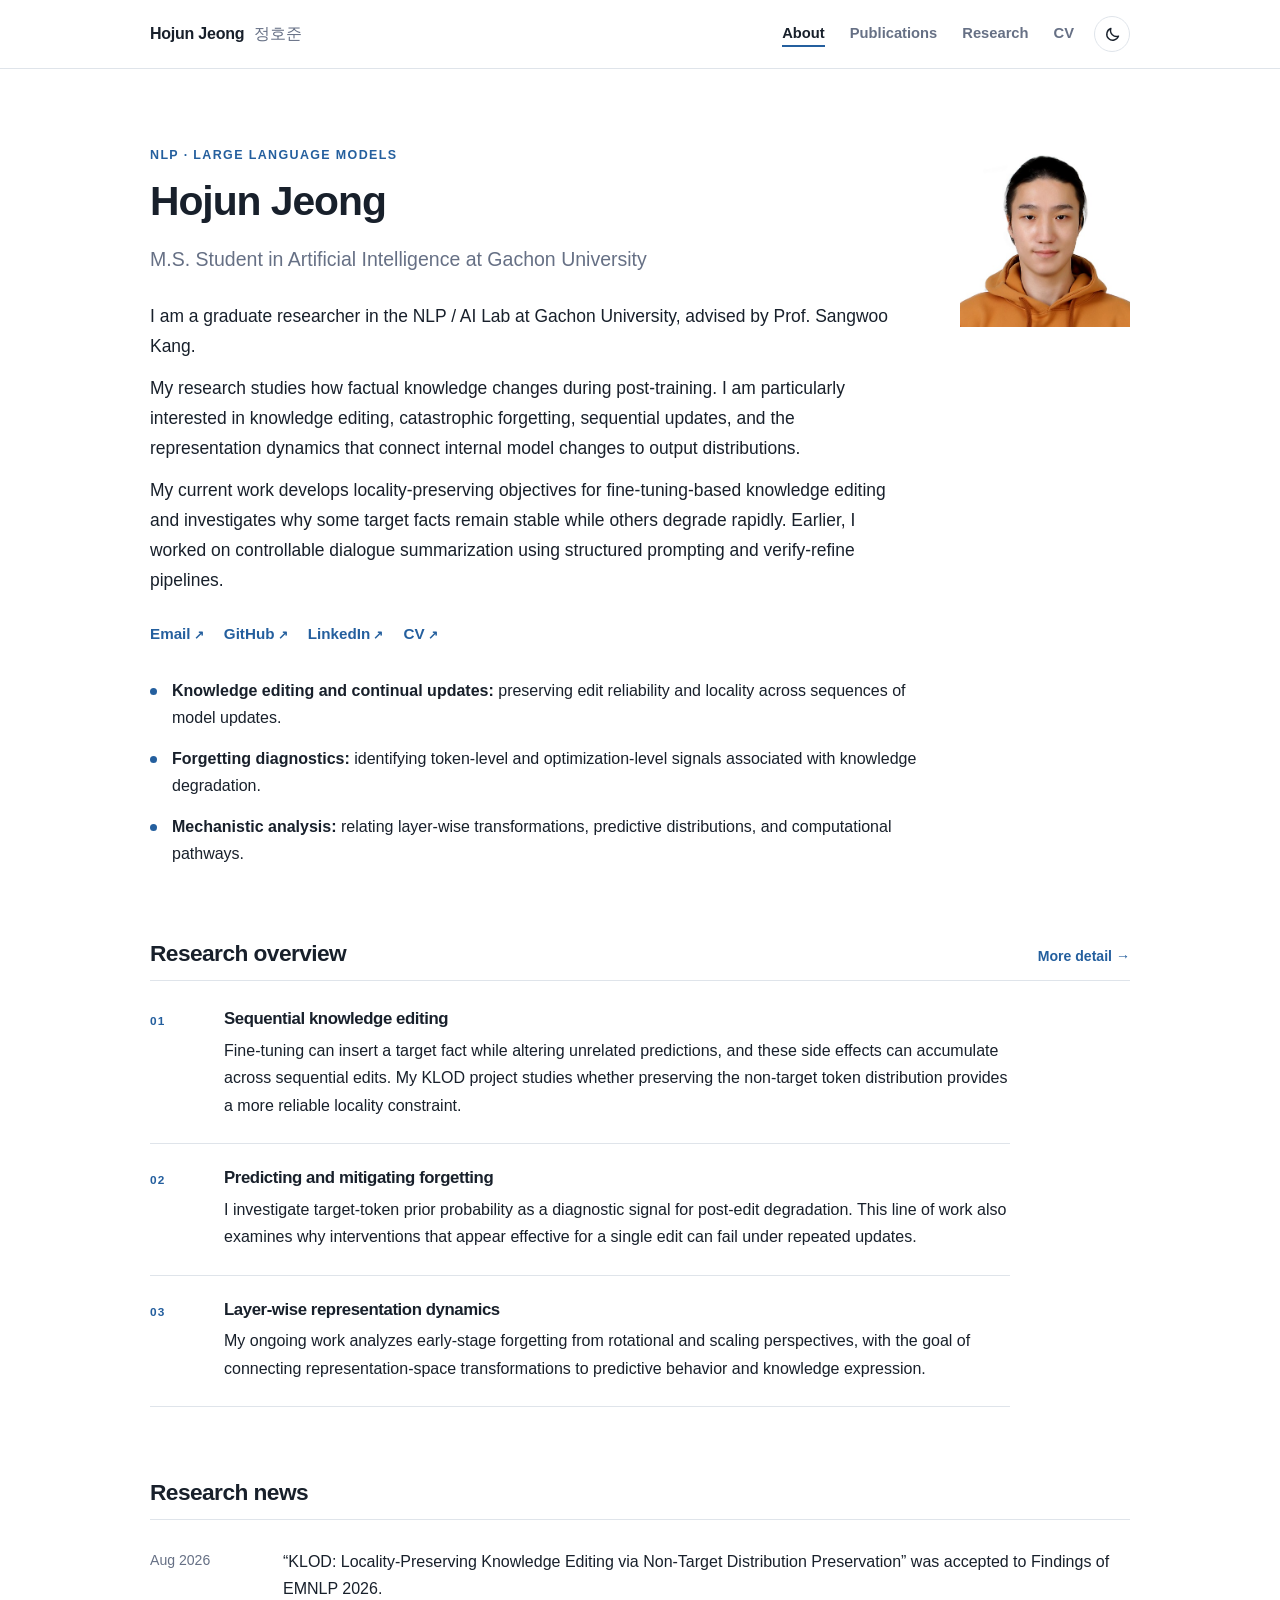
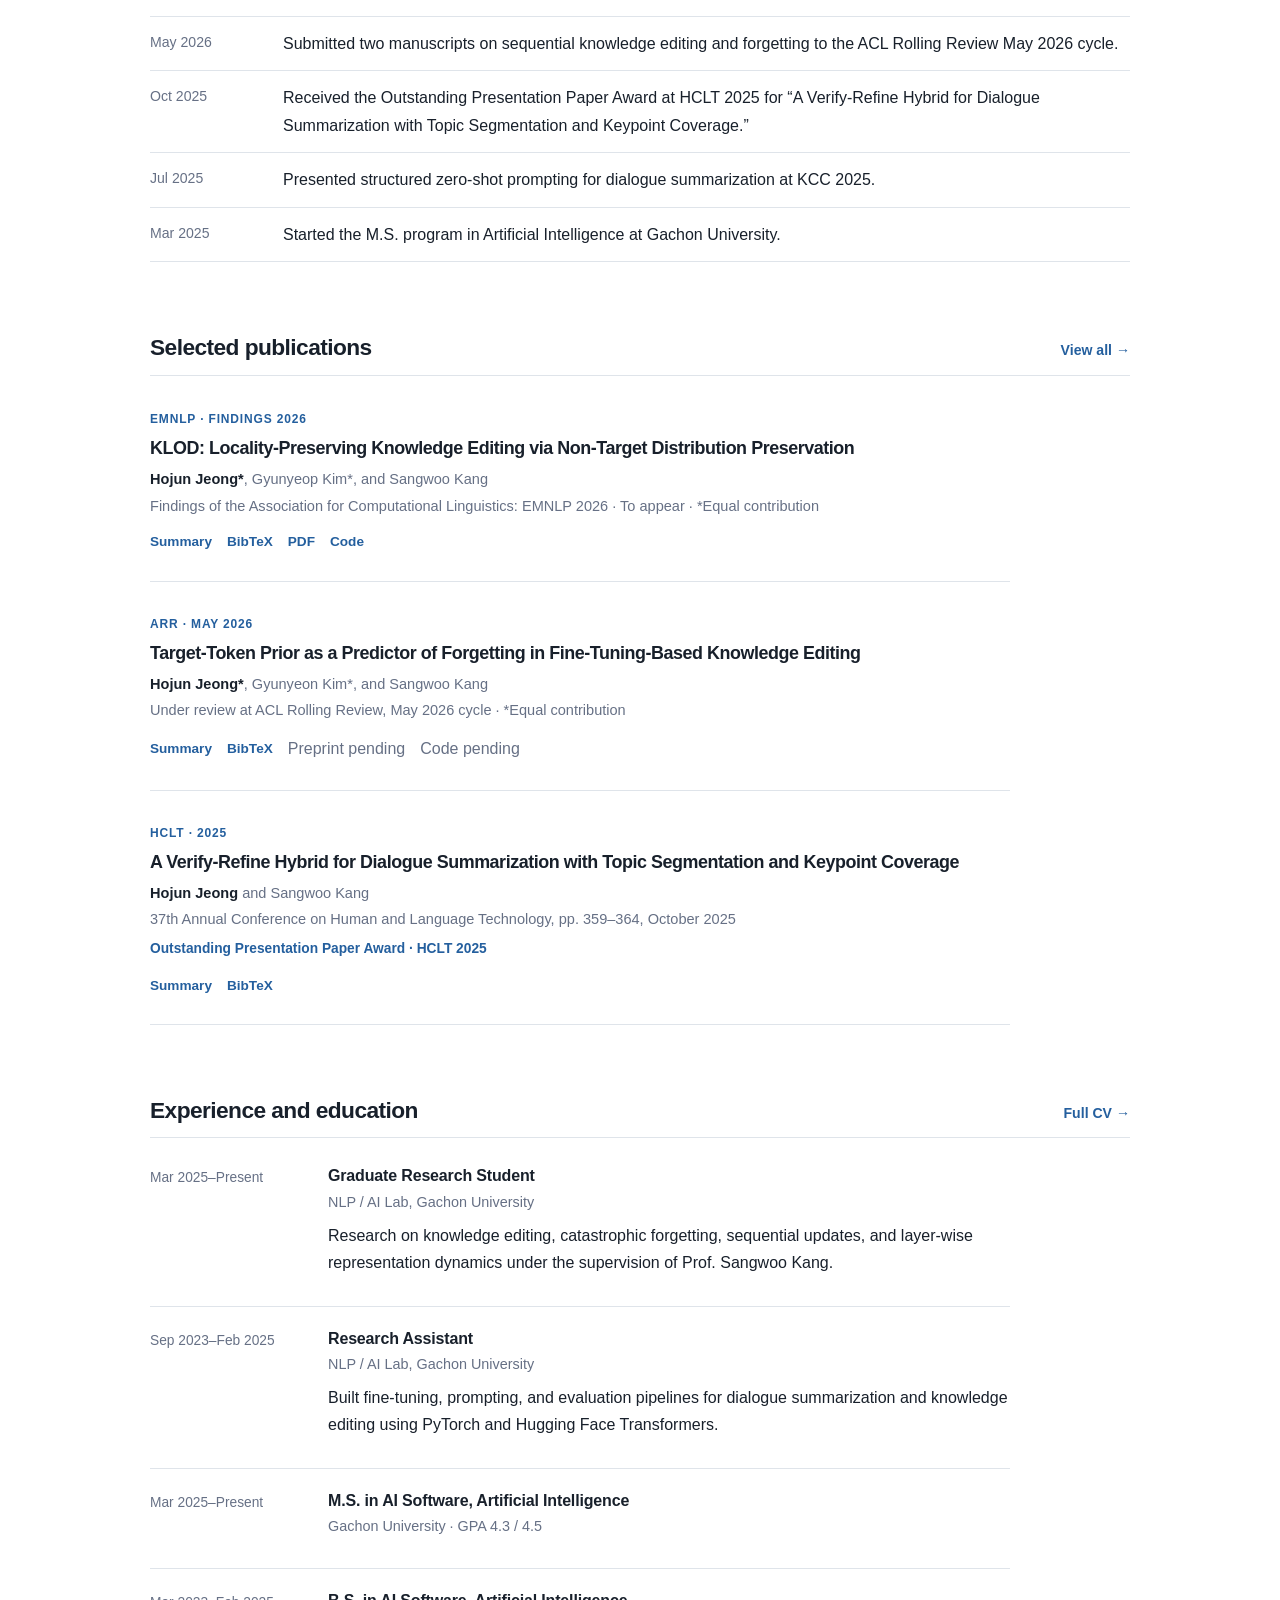
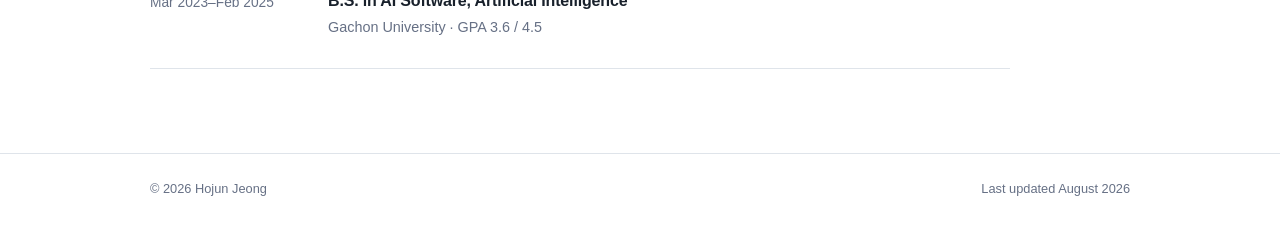
==== commit 6809570f: "Update index.html" ====
--- a/index.html
+++ b/index.html
@@ -87,17 +87,32 @@
 <article class="publication"><div>
 <span class="pub-venue">EMNLP · Findings 2026</span>
 <h3 class="pub-title">KLOD: Locality-Preserving Knowledge Editing via Non-Target Distribution Preservation</h3>
-<p class="pub-authors"><span class="me">Hojun Jeong*</span>, Gyunyeon Kim*, and Sangwoo Kang</p>
+<p class="pub-authors"><span class="me">Hojun Jeong*</span>, Gyunyeop Kim*, and Sangwoo Kang</p>
 <p class="pub-meta">Findings of the Association for Computational Linguistics: EMNLP 2026 · To appear · *Equal contribution</p>
-<div class="pub-links"><button aria-expanded="false" data-label="Summary" data-toggle-target="summary-klod" type="button">Summary</button><button aria-expanded="false" data-label="BibTeX" data-toggle-target="bib-klod" type="button">BibTeX</button><span class="pending">Preprint pending</span><span class="pending">Code pending</span></div>
-<div class="pub-details" id="summary-klod"><p>Proposes a KL-based objective that preserves the model’s non-target token distribution during sequential knowledge editing, with the aim of reducing locality degradation while maintaining edit effectiveness.</p></div>
-<div class="pub-details" id="bib-klod"><pre id="bibtext-klod">@inproceedings{jeong2026klod,
+
+<div class="pub-links">
+  <button aria-expanded="false" data-label="Summary" data-toggle-target="summary-klod" type="button">Summary</button>
+  <button aria-expanded="false" data-label="BibTeX" data-toggle-target="bib-klod" type="button">BibTeX</button>
+  <a href="assets/pdf/KLOD_EMNLP_2026.pdf" rel="noopener" target="_blank">PDF</a>
+  <a href="https://github.com/Hostoday/KLOD" rel="noopener" target="_blank">Code</a>
+</div>
+
+<div class="pub-details" id="summary-klod">
+  <p>Proposes a KL-based objective that preserves the model’s non-target token distribution during sequential knowledge editing, with the aim of reducing locality degradation while maintaining edit effectiveness.</p>
+</div>
+
+<div class="pub-details" id="bib-klod">
+<pre id="bibtext-klod">@inproceedings{jeong2026klod,
   title = {KLOD: Locality-Preserving Knowledge Editing via Non-Target Distribution Preservation},
-  author = {Jeong, Hojun and Kim, Gyunyeon and Kang, Sangwoo},
+  author = {Jeong, Hojun and Kim, Gyunyeop and Kang, Sangwoo},
   booktitle = {Findings of the Association for Computational Linguistics: EMNLP 2026},
   note = {To appear},
   year = {2026}
-}</pre><button class="button" data-copy-target="bibtext-klod" type="button">Copy BibTeX</button><span aria-live="polite" class="copy-status"></span></div>
+}</pre>
+  <button class="button" data-copy-target="bibtext-klod" type="button">Copy BibTeX</button>
+  <span aria-live="polite" class="copy-status"></span>
+</div>
+
 </div></article>
 
 <article class="publication"><div>
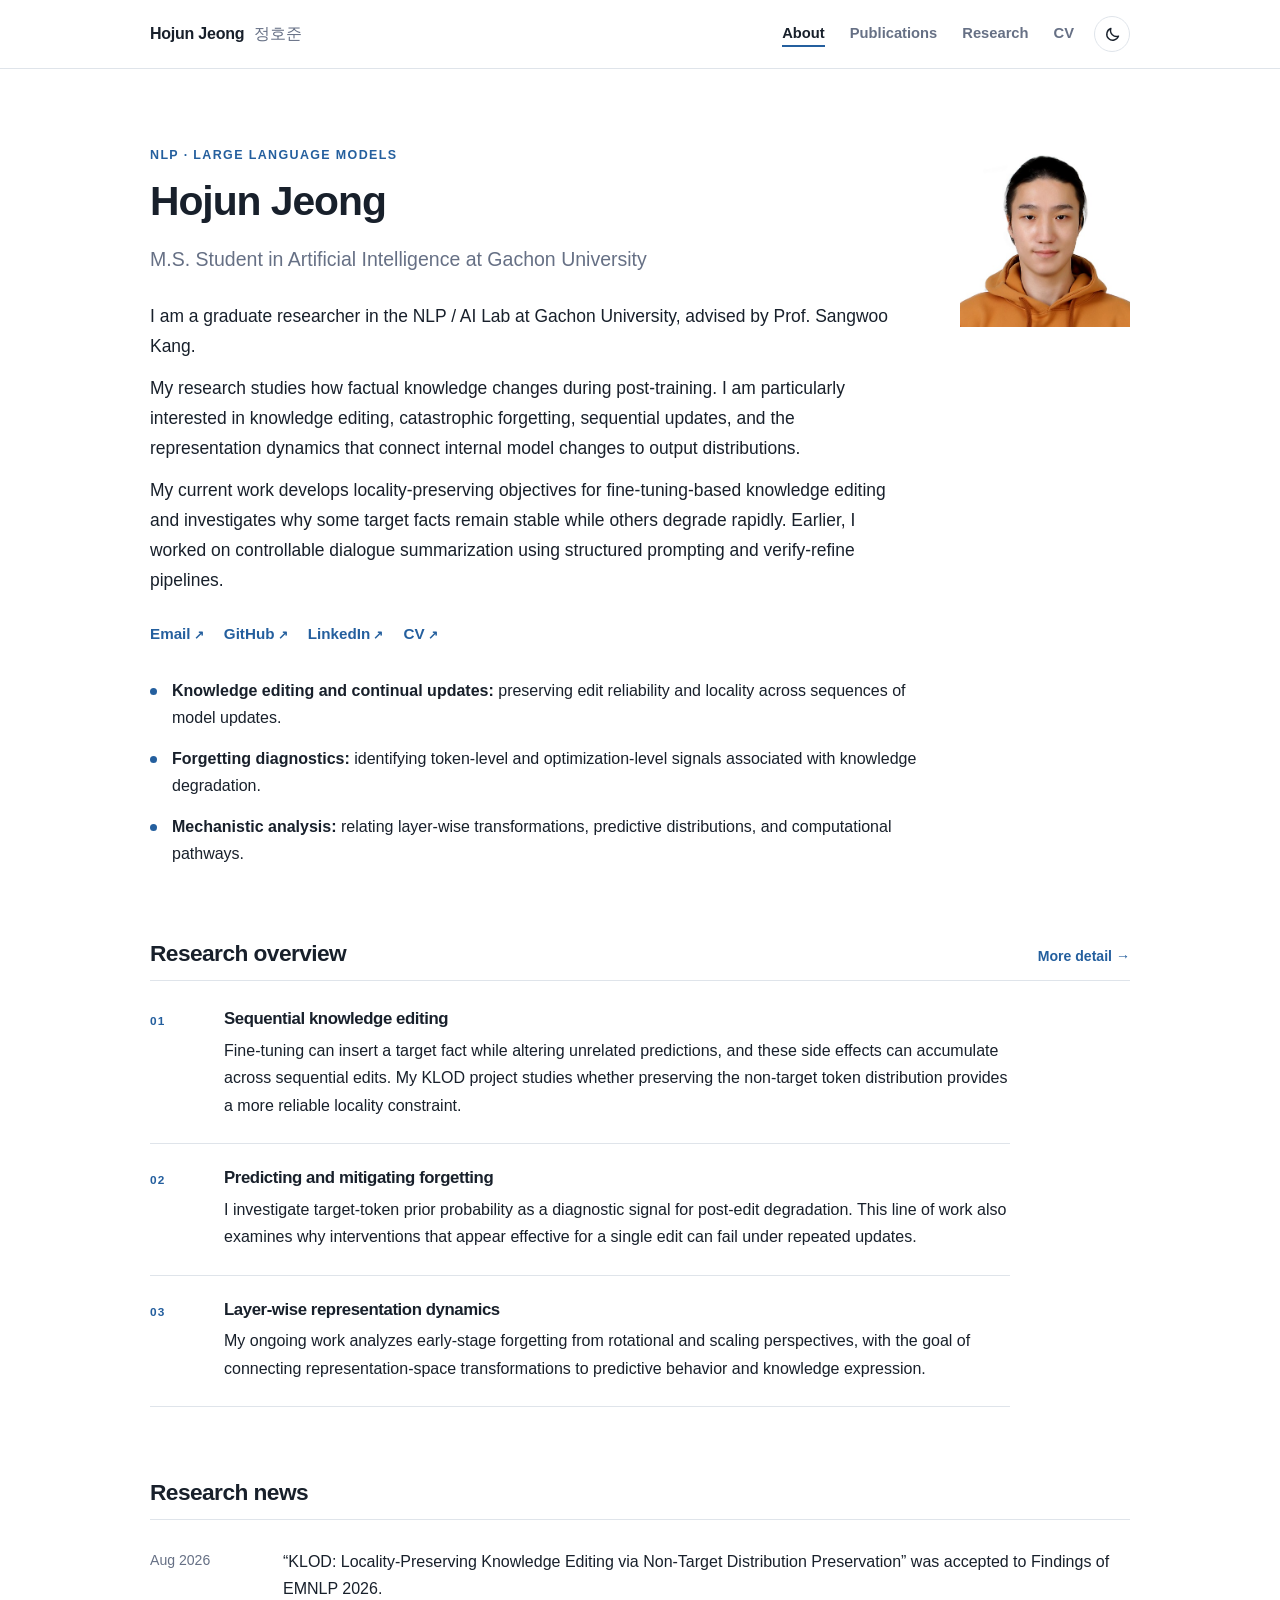
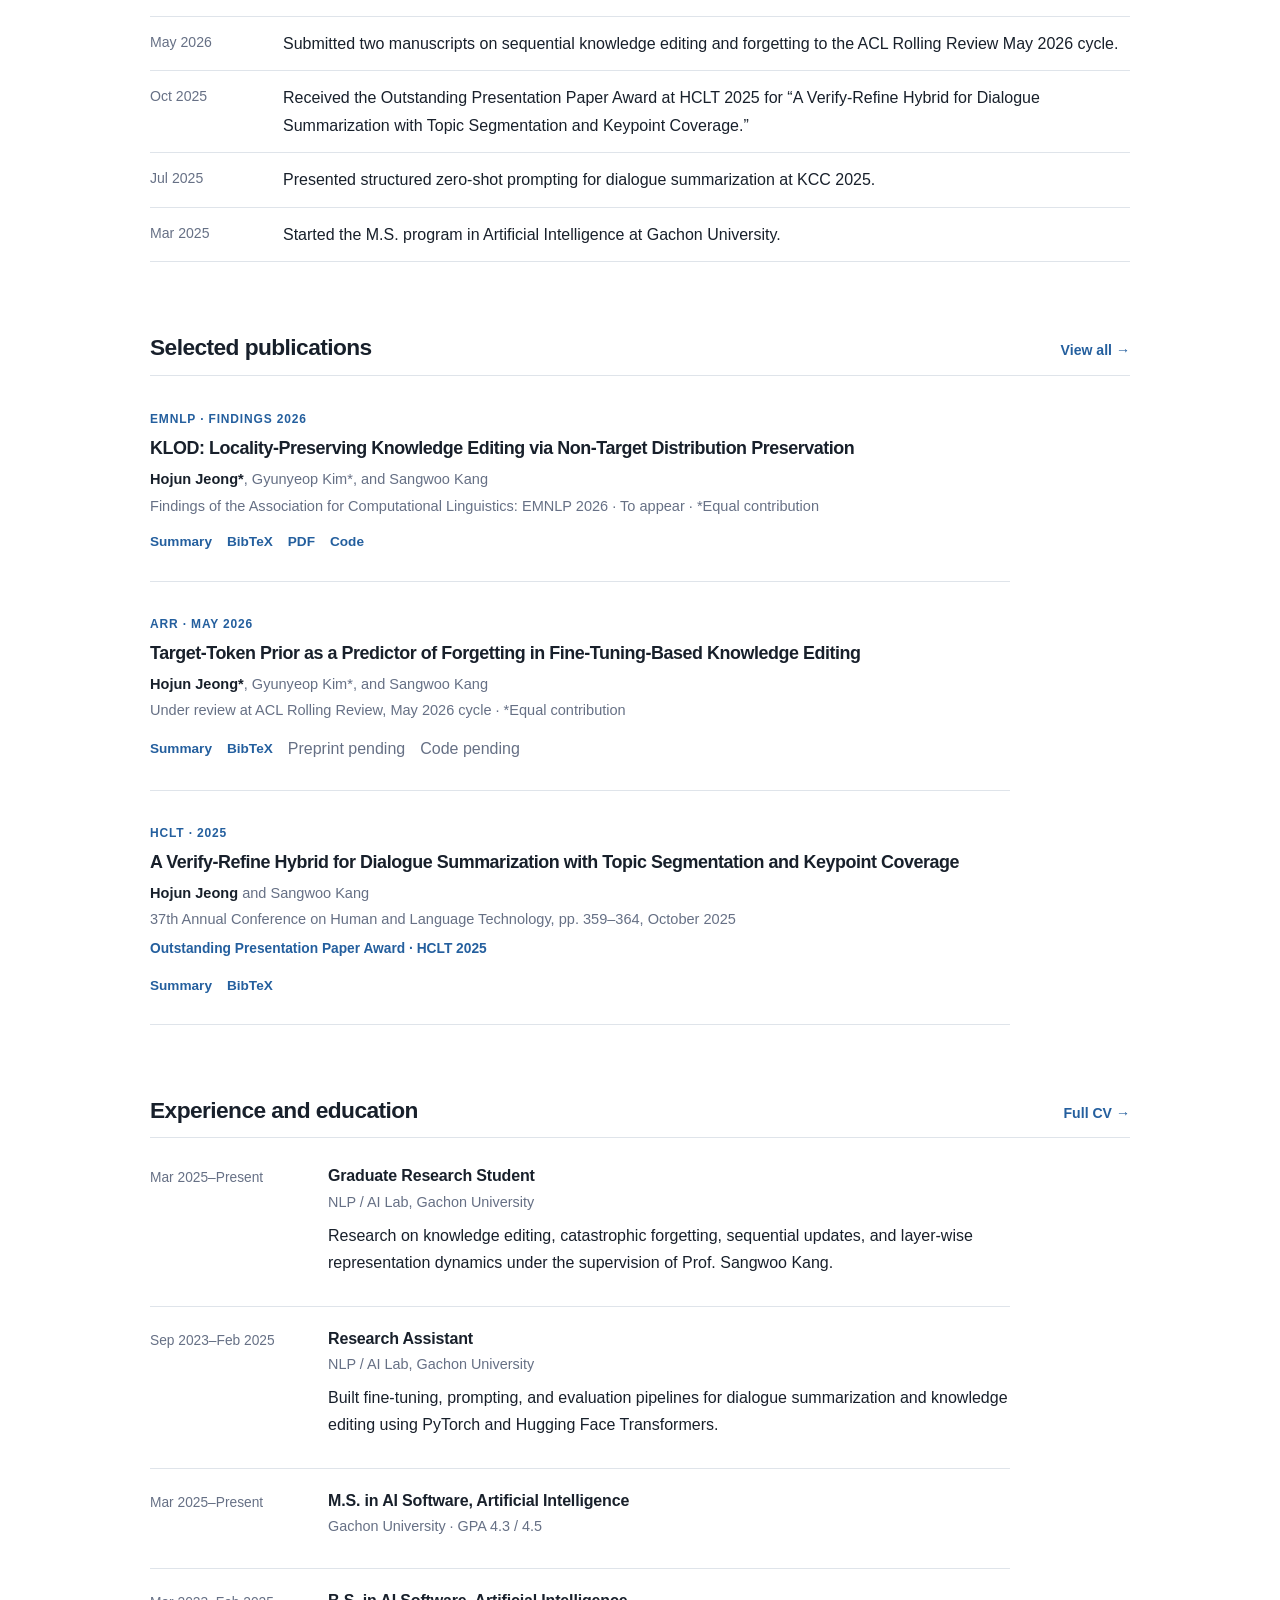
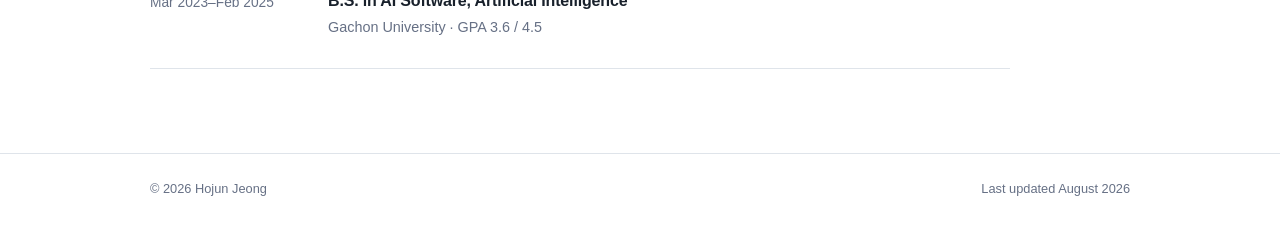
==== commit 131384c2: "Fix author names and enhance publication descriptions Updated author names and improved publication " ====
--- a/index.html
+++ b/index.html
@@ -91,14 +91,14 @@
 <p class="pub-meta">Findings of the Association for Computational Linguistics: EMNLP 2026 · To appear · *Equal contribution</p>
 
 <div class="pub-links">
-  <button aria-expanded="false" data-label="Summary" data-toggle-target="summary-klod" type="button">Summary</button>
+  <button aria-expanded="false" data-label="Abstract" data-toggle-target="summary-klod" type="button">Summary</button>
   <button aria-expanded="false" data-label="BibTeX" data-toggle-target="bib-klod" type="button">BibTeX</button>
   <a href="assets/pdf/KLOD_EMNLP_2026.pdf" rel="noopener" target="_blank">PDF</a>
   <a href="https://github.com/Hostoday/KLOD" rel="noopener" target="_blank">Code</a>
 </div>
 
 <div class="pub-details" id="summary-klod">
-  <p>Proposes a KL-based objective that preserves the model’s non-target token distribution during sequential knowledge editing, with the aim of reducing locality degradation while maintaining edit effectiveness.</p>
+  <p>Fine-tuning-based knowledge editing is simple and architecture-agnostic, but standard cross-entropy increases the edited target probability without explicitly constraining changes in the non-target output distribution. In sequential editing, such unconstrained redistribution can accumulate as distributional drift and contribute to locality degradation. We propose KLOD, a bounded and distribution-preserving objective for fine-tuning-based knowledge editing that separates the intended target update from distributions that should remain stable. KLOD stops target amplification once a probability threshold is reached, while preserving the target-excluded non-target distribution at target positions and the full next-token distribution at prefix positions. Experiments on CounterFact and ZsRE with Llama3-8B-Instruct and Qwen2.5-7B-Instruct show that KLOD substantially mitigates locality degradation while maintaining high edit reliability. The target probability threshold further provides a controllable Generalization--Locality trade-off. Ablation, multi-seed, and distributional KL analyses support the interpretation that KLOD's locality gains are associated with preserving output distributions rather than simply weakening the edit.</p>
 </div>
 
 <div class="pub-details" id="bib-klod">
@@ -118,13 +118,13 @@
 <article class="publication"><div>
 <span class="pub-venue">ARR · May 2026</span>
 <h3 class="pub-title">Target-Token Prior as a Predictor of Forgetting in Fine-Tuning-Based Knowledge Editing</h3>
-<p class="pub-authors"><span class="me">Hojun Jeong*</span>, Gyunyeon Kim*, and Sangwoo Kang</p>
+<p class="pub-authors"><span class="me">Hojun Jeong*</span>, Gyunyeop Kim*, and Sangwoo Kang</p>
 <p class="pub-meta">Under review at ACL Rolling Review, May 2026 cycle · *Equal contribution</p>
 <div class="pub-links"><button aria-expanded="false" data-label="Summary" data-toggle-target="summary-prior" type="button">Summary</button><button aria-expanded="false" data-label="BibTeX" data-toggle-target="bib-prior" type="button">BibTeX</button><span class="pending">Preprint pending</span><span class="pending">Code pending</span></div>
 <div class="pub-details" id="summary-prior"><p>Investigates whether a target token’s pre-update probability predicts later knowledge degradation, and evaluates an intervention that increases the target probability before fine-tuning-based editing.</p></div>
 <div class="pub-details" id="bib-prior"><pre id="bibtext-prior">@article{jeong2026targetprior,
   title = {Target-Token Prior as a Predictor of Forgetting in Fine-Tuning-Based Knowledge Editing},
-  author = {Jeong, Hojun and Kim, Gyunyeon and Kang, Sangwoo},
+  author = {Jeong, Hojun and Kim, Gyunyeop and Kang, Sangwoo},
   note = {Under review at ACL Rolling Review, May 2026 cycle},
   year = {2026}
 }</pre><button class="button" data-copy-target="bibtext-prior" type="button">Copy BibTeX</button><span aria-live="polite" class="copy-status"></span></div>
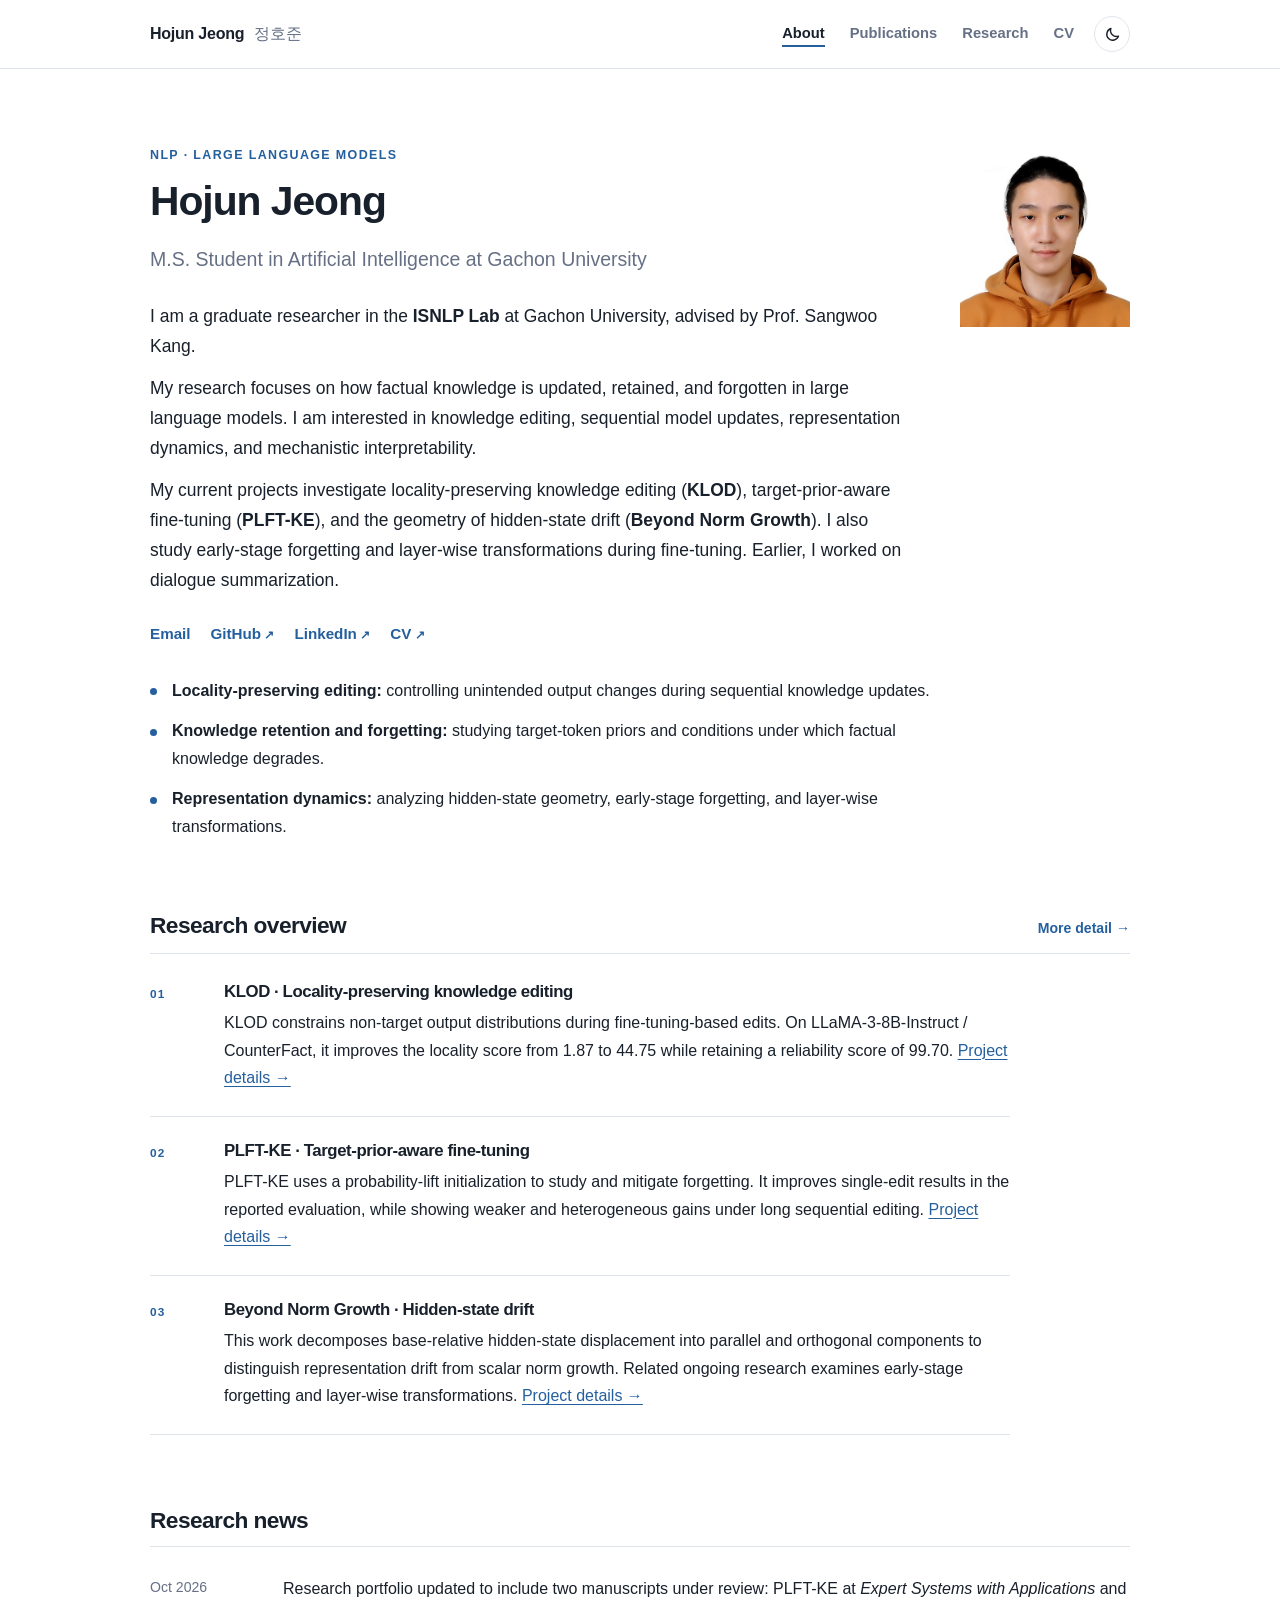
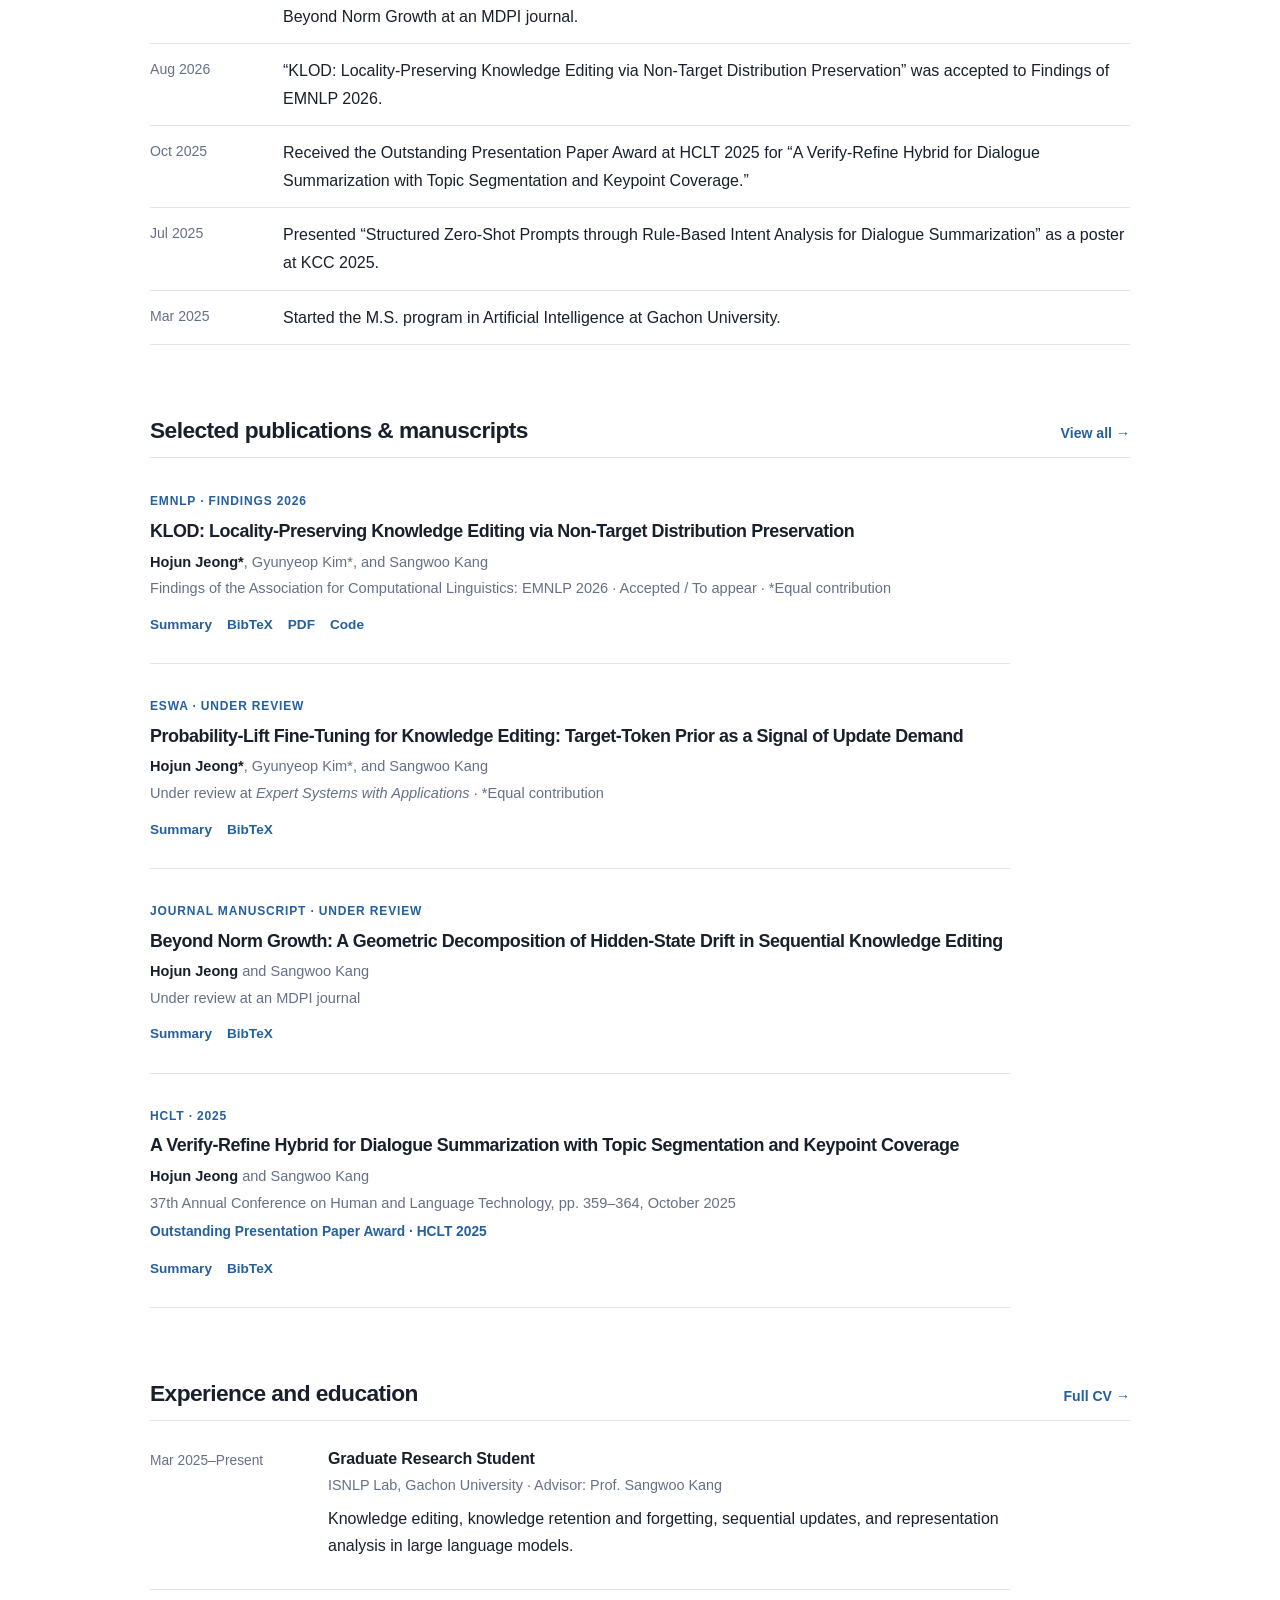
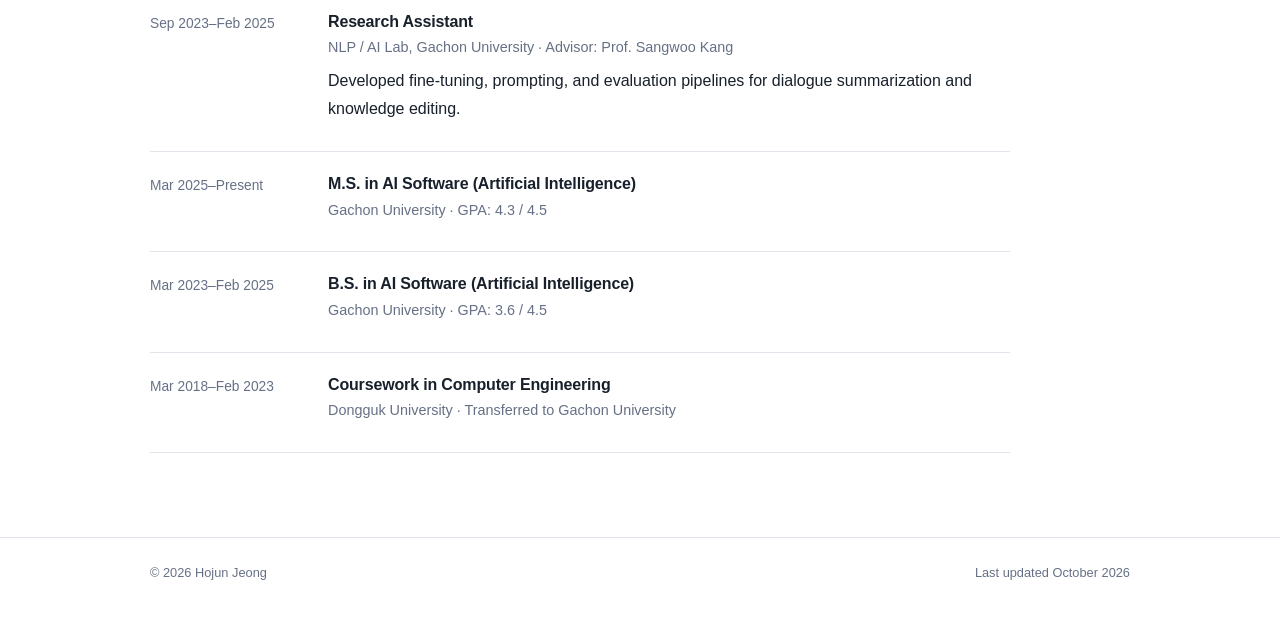
==== commit 0fbc1d75: "Add files via upload" ====
--- a/index.html
+++ b/index.html
@@ -1,164 +1,291 @@
 <!DOCTYPE html>
 <html lang="en">
 <head>
-<meta charset="utf-8"/>
-<meta content="width=device-width, initial-scale=1" name="viewport"/>
-<meta content="Hojun Jeong — NLP researcher studying knowledge editing, catastrophic forgetting, and representation dynamics in large language models." name="description"/>
-<meta content="Hojun Jeong" name="author"/>
-<meta content="Hojun Jeong" property="og:title"/>
-<meta content="Hojun Jeong — NLP researcher studying knowledge editing, catastrophic forgetting, and representation dynamics in large language models." property="og:description"/>
-<meta content="website" property="og:type"/>
-<title>Hojun Jeong</title>
-<link href="assets/favicon.svg" rel="icon" type="image/svg+xml"/>
-<link href="assets/styles.css?v=20260719-4" rel="stylesheet"/>
-<script>try{document.documentElement.dataset.theme=localStorage.getItem('theme')||(matchMedia('(prefers-color-scheme:dark)').matches?'dark':'light')}catch(e){}</script>
-<meta content="https://hostoday.github.io/assets/img/profile-hojun.jpg" property="og:image"/><meta content="summary" name="twitter:card"/></head>
+  <meta charset="utf-8"/>
+  <meta name="viewport" content="width=device-width, initial-scale=1"/>
+  <meta name="description" content="Hojun Jeong is an M.S. student at Gachon University studying knowledge editing, retention and forgetting, sequential model updates, and representation dynamics in large language models."/>
+  <meta name="author" content="Hojun Jeong"/>
+  <meta property="og:title" content="Hojun Jeong | NLP Researcher"/>
+  <meta property="og:description" content="Research on knowledge editing, sequential model updates, knowledge retention and forgetting, and hidden-state representation dynamics."/>
+  <meta property="og:type" content="website"/>
+  <meta property="og:image" content="https://hostoday.github.io/assets/img/profile-hojun.jpg"/>
+  <meta name="twitter:card" content="summary"/>
+  <title>Hojun Jeong</title>
+  <link rel="icon" href="assets/favicon.svg" type="image/svg+xml"/>
+  <link rel="stylesheet" href="assets/styles.css?v=20260719-4"/>
+  <script>
+    try {
+      document.documentElement.dataset.theme =
+        localStorage.getItem('theme') ||
+        (matchMedia('(prefers-color-scheme:dark)').matches ? 'dark' : 'light');
+    } catch (e) {}
+  </script>
+</head>
 <body>
-<a class="skip-link" href="#content">Skip to content</a>
-<header class="site-header">
-<div class="nav-wrap">
-<a class="site-name" href="index.html">Hojun Jeong <span>정호준</span></a>
-<div class="nav-actions">
-<nav aria-label="Primary navigation" class="site-nav">
-<a aria-current="page" href="index.html">About</a><a href="publications.html">Publications</a><a href="research.html">Research</a><a href="cv.html">CV</a>
-</nav>
-<button aria-label="Use dark theme" class="icon-button" data-theme-toggle="" type="button"></button>
-<button aria-expanded="false" aria-label="Open navigation" class="icon-button menu-button" data-menu-toggle="" type="button">
-<svg aria-hidden="true" height="18" viewbox="0 0 24 24" width="18"><path d="M4 7h16M4 12h16M4 17h16" fill="none" stroke="currentColor" stroke-linecap="round" stroke-width="2"></path></svg>
-</button>
-</div>
-</div>
-</header>
-
-<main id="content">
-<section class="hero"><div class="hero-top"><div class="hero-content">
-<p class="kicker">NLP · Large Language Models</p>
-<h1>Hojun Jeong</h1>
-<p class="hero-role">M.S. Student in Artificial Intelligence at Gachon University</p>
-<div class="hero-copy">
-<p>I am a graduate researcher in the NLP / AI Lab at Gachon University, advised by Prof. Sangwoo Kang.</p>
-<p>My research studies how factual knowledge changes during post-training. I am particularly interested in knowledge editing, catastrophic forgetting, sequential updates, and the representation dynamics that connect internal model changes to output distributions.</p>
-<p>My current work develops locality-preserving objectives for fine-tuning-based knowledge editing and investigates why some target facts remain stable while others degrade rapidly. Earlier, I worked on controllable dialogue summarization using structured prompting and verify-refine pipelines.</p>
-</div>
-<div class="link-row">
-<a aria-label="Compose an email to Hojun Jeong in Gmail" href="https://mail.google.com/mail/?view=cm&fs=1&to=wjdghwns12%40gachon.ac.kr" rel="noopener" target="_blank">Email</a>
-<a href="https://github.com/Hostoday" rel="noopener" target="_blank">GitHub</a>
-<a href="https://www.linkedin.com/in/hojun-jeong-korean/" rel="noopener" target="_blank">LinkedIn</a>
-<a href="assets/pdf/Hojun_Jeong_CV.pdf" rel="noopener" target="_blank">CV</a>
-</div>
-</div><figure aria-label="Profile photograph" class="profile-photo-wrap"><img alt="Portrait of Hojun Jeong" class="profile-photo" decoding="async" height="516" loading="eager" src="assets/img/profile-hojun.jpg?v=20260719-4" width="413"/></figure></div><ul class="focus-list">
-<li><strong>Knowledge editing and continual updates:</strong> preserving edit reliability and locality across sequences of model updates.</li>
-<li><strong>Forgetting diagnostics:</strong> identifying token-level and optimization-level signals associated with knowledge degradation.</li>
-<li><strong>Mechanistic analysis:</strong> relating layer-wise transformations, predictive distributions, and computational pathways.</li>
-</ul></section>
-
-<section class="section">
-<div class="section-head"><h2>Research overview</h2><a href="research.html">More detail →</a></div>
-<div class="overview-list">
-<article class="overview-item">
-<p class="overview-index">01</p>
-<div><h3>Sequential knowledge editing</h3><p>Fine-tuning can insert a target fact while altering unrelated predictions, and these side effects can accumulate across sequential edits. My KLOD project studies whether preserving the non-target token distribution provides a more reliable locality constraint.</p></div>
-</article>
-<article class="overview-item">
-<p class="overview-index">02</p>
-<div><h3>Predicting and mitigating forgetting</h3><p>I investigate target-token prior probability as a diagnostic signal for post-edit degradation. This line of work also examines why interventions that appear effective for a single edit can fail under repeated updates.</p></div>
-</article>
-<article class="overview-item">
-<p class="overview-index">03</p>
-<div><h3>Layer-wise representation dynamics</h3><p>My ongoing work analyzes early-stage forgetting from rotational and scaling perspectives, with the goal of connecting representation-space transformations to predictive behavior and knowledge expression.</p></div>
-</article>
-</div>
-</section>
-
-<section class="section">
-<div class="section-head"><h2>Research news</h2></div>
-<div class="news-list">
-<div class="news-item"><time class="news-date" datetime="2026-08">Aug 2026</time><p class="news-text">“KLOD: Locality-Preserving Knowledge Editing via Non-Target Distribution Preservation” was accepted to Findings of EMNLP 2026.</p></div>
-<div class="news-item"><time class="news-date" datetime="2026-05">May 2026</time><p class="news-text">Submitted two manuscripts on sequential knowledge editing and forgetting to the ACL Rolling Review May 2026 cycle.</p></div>
-<div class="news-item"><time class="news-date" datetime="2025-10">Oct 2025</time><p class="news-text">Received the Outstanding Presentation Paper Award at HCLT 2025 for “A Verify-Refine Hybrid for Dialogue Summarization with Topic Segmentation and Keypoint Coverage.”</p></div>
-<div class="news-item"><time class="news-date" datetime="2025-07">Jul 2025</time><p class="news-text">Presented structured zero-shot prompting for dialogue summarization at KCC 2025.</p></div>
-<div class="news-item"><time class="news-date" datetime="2025-03">Mar 2025</time><p class="news-text">Started the M.S. program in Artificial Intelligence at Gachon University.</p></div>
-</div>
-</section>
-
-<section class="section">
-<div class="section-head"><h2>Selected publications</h2><a href="publications.html">View all →</a></div>
-<div class="publication-list">
-<article class="publication"><div>
-<span class="pub-venue">EMNLP · Findings 2026</span>
-<h3 class="pub-title">KLOD: Locality-Preserving Knowledge Editing via Non-Target Distribution Preservation</h3>
-<p class="pub-authors"><span class="me">Hojun Jeong*</span>, Gyunyeop Kim*, and Sangwoo Kang</p>
-<p class="pub-meta">Findings of the Association for Computational Linguistics: EMNLP 2026 · To appear · *Equal contribution</p>
-
-<div class="pub-links">
-  <button aria-expanded="false" data-label="Abstract" data-toggle-target="summary-klod" type="button">Summary</button>
-  <button aria-expanded="false" data-label="BibTeX" data-toggle-target="bib-klod" type="button">BibTeX</button>
-  <a href="assets/pdf/KLOD_EMNLP_2026.pdf" rel="noopener" target="_blank">PDF</a>
-  <a href="https://github.com/Hostoday/KLOD" rel="noopener" target="_blank">Code</a>
-</div>
-
-<div class="pub-details" id="summary-klod">
-  <p>Fine-tuning-based knowledge editing is simple and architecture-agnostic, but standard cross-entropy increases the edited target probability without explicitly constraining changes in the non-target output distribution. In sequential editing, such unconstrained redistribution can accumulate as distributional drift and contribute to locality degradation. We propose KLOD, a bounded and distribution-preserving objective for fine-tuning-based knowledge editing that separates the intended target update from distributions that should remain stable. KLOD stops target amplification once a probability threshold is reached, while preserving the target-excluded non-target distribution at target positions and the full next-token distribution at prefix positions. Experiments on CounterFact and ZsRE with Llama3-8B-Instruct and Qwen2.5-7B-Instruct show that KLOD substantially mitigates locality degradation while maintaining high edit reliability. The target probability threshold further provides a controllable Generalization--Locality trade-off. Ablation, multi-seed, and distributional KL analyses support the interpretation that KLOD's locality gains are associated with preserving output distributions rather than simply weakening the edit.</p>
-</div>
-
-<div class="pub-details" id="bib-klod">
-<pre id="bibtext-klod">@inproceedings{jeong2026klod,
-  title = {KLOD: Locality-Preserving Knowledge Editing via Non-Target Distribution Preservation},
-  author = {Jeong, Hojun and Kim, Gyunyeop and Kang, Sangwoo},
-  booktitle = {Findings of the Association for Computational Linguistics: EMNLP 2026},
-  note = {To appear},
-  year = {2026}
-}</pre>
-  <button class="button" data-copy-target="bibtext-klod" type="button">Copy BibTeX</button>
-  <span aria-live="polite" class="copy-status"></span>
-</div>
-
-</div></article>
-
-<article class="publication"><div>
-<span class="pub-venue">ARR · May 2026</span>
-<h3 class="pub-title">Target-Token Prior as a Predictor of Forgetting in Fine-Tuning-Based Knowledge Editing</h3>
-<p class="pub-authors"><span class="me">Hojun Jeong*</span>, Gyunyeop Kim*, and Sangwoo Kang</p>
-<p class="pub-meta">Under review at ACL Rolling Review, May 2026 cycle · *Equal contribution</p>
-<div class="pub-links"><button aria-expanded="false" data-label="Summary" data-toggle-target="summary-prior" type="button">Summary</button><button aria-expanded="false" data-label="BibTeX" data-toggle-target="bib-prior" type="button">BibTeX</button><span class="pending">Preprint pending</span><span class="pending">Code pending</span></div>
-<div class="pub-details" id="summary-prior"><p>Investigates whether a target token’s pre-update probability predicts later knowledge degradation, and evaluates an intervention that increases the target probability before fine-tuning-based editing.</p></div>
-<div class="pub-details" id="bib-prior"><pre id="bibtext-prior">@article{jeong2026targetprior,
-  title = {Target-Token Prior as a Predictor of Forgetting in Fine-Tuning-Based Knowledge Editing},
-  author = {Jeong, Hojun and Kim, Gyunyeop and Kang, Sangwoo},
-  note = {Under review at ACL Rolling Review, May 2026 cycle},
-  year = {2026}
-}</pre><button class="button" data-copy-target="bibtext-prior" type="button">Copy BibTeX</button><span aria-live="polite" class="copy-status"></span></div>
-</div></article>
-
-<article class="publication"><div>
-<span class="pub-venue">HCLT · 2025</span>
-<h3 class="pub-title">A Verify-Refine Hybrid for Dialogue Summarization with Topic Segmentation and Keypoint Coverage</h3>
-<p class="pub-authors"><span class="me">Hojun Jeong</span> and Sangwoo Kang</p>
-<p class="pub-meta">37th Annual Conference on Human and Language Technology, pp. 359–364, October 2025</p><p class="pub-award">Outstanding Presentation Paper Award · HCLT 2025</p>
-<div class="pub-links"><button aria-expanded="false" data-label="Summary" data-toggle-target="summary-verify" type="button">Summary</button><button aria-expanded="false" data-label="BibTeX" data-toggle-target="bib-verify" type="button">BibTeX</button></div>
-<div class="pub-details" id="summary-verify"><p>Presents a verify-refine dialogue summarization framework that combines topic segmentation with explicit checks for keypoint coverage.</p></div>
-<div class="pub-details" id="bib-verify"><pre id="bibtext-verify">@inproceedings{jeong2025verifyrefine,
-  title = {A Verify-Refine Hybrid for Dialogue Summarization with Topic Segmentation and Keypoint Coverage},
-  author = {Jeong, Hojun and Kang, Sangwoo},
-  booktitle = {Proceedings of the 37th Annual Conference on Human and Language Technology},
-  pages = {359--364},
-  year = {2025}
-}</pre><button class="button" data-copy-target="bibtext-verify" type="button">Copy BibTeX</button><span aria-live="polite" class="copy-status"></span></div>
-</div></article>
-</div>
-</section>
-
-<section class="section">
-<div class="section-head"><h2>Experience and education</h2><a href="cv.html">Full CV →</a></div>
-<div class="timeline-list">
-<article class="timeline-item"><p class="timeline-date">Mar 2025–Present</p><div><h3>Graduate Research Student</h3><p class="timeline-place">NLP / AI Lab, Gachon University</p><p>Research on knowledge editing, catastrophic forgetting, sequential updates, and layer-wise representation dynamics under the supervision of Prof. Sangwoo Kang.</p></div></article>
-<article class="timeline-item"><p class="timeline-date">Sep 2023–Feb 2025</p><div><h3>Research Assistant</h3><p class="timeline-place">NLP / AI Lab, Gachon University</p><p>Built fine-tuning, prompting, and evaluation pipelines for dialogue summarization and knowledge editing using PyTorch and Hugging Face Transformers.</p></div></article>
-<article class="timeline-item"><p class="timeline-date">Mar 2025–Present</p><div><h3>M.S. in AI Software, Artificial Intelligence</h3><p class="timeline-place">Gachon University · GPA 4.3 / 4.5</p></div></article>
-<article class="timeline-item"><p class="timeline-date">Mar 2023–Feb 2025</p><div><h3>B.S. in AI Software, Artificial Intelligence</h3><p class="timeline-place">Gachon University · GPA 3.6 / 4.5</p></div></article>
-</div>
-</section>
-</main>
-<footer class="site-footer"><div class="footer-wrap"><span>© 2026 Hojun Jeong</span><span>Last updated August 2026</span></div></footer>
-<script src="assets/script.js"></script>
+  <a class="skip-link" href="#content">Skip to content</a>
+  <header class="site-header">
+    <div class="nav-wrap">
+      <a class="site-name" href="index.html">Hojun Jeong <span>정호준</span></a>
+      <div class="nav-actions">
+        <nav class="site-nav" aria-label="Primary navigation">
+          <a href="index.html" aria-current="page">About</a>
+          <a href="publications.html">Publications</a>
+          <a href="research.html">Research</a>
+          <a href="cv.html">CV</a>
+        </nav>
+        <button class="icon-button" data-theme-toggle="" type="button" aria-label="Use dark theme"></button>
+        <button class="icon-button menu-button" data-menu-toggle="" type="button" aria-expanded="false" aria-label="Open navigation">
+          <svg aria-hidden="true" height="18" viewBox="0 0 24 24" width="18">
+            <path d="M4 7h16M4 12h16M4 17h16" fill="none" stroke="currentColor" stroke-linecap="round" stroke-width="2"></path>
+          </svg>
+        </button>
+      </div>
+    </div>
+  </header>
+
+  <main id="content">
+    <section class="hero" aria-labelledby="home-heading">
+      <div class="hero-top">
+        <div class="hero-content">
+          <p class="kicker">NLP · Large Language Models</p>
+          <h1 id="home-heading">Hojun Jeong</h1>
+          <p class="hero-role">M.S. Student in Artificial Intelligence at Gachon University</p>
+          <div class="hero-copy">
+            <p>I am a graduate researcher in the <strong>ISNLP Lab</strong> at Gachon University, advised by Prof. Sangwoo Kang.</p>
+            <p>My research focuses on how factual knowledge is updated, retained, and forgotten in large language models. I am interested in knowledge editing, sequential model updates, representation dynamics, and mechanistic interpretability.</p>
+            <p>My current projects investigate locality-preserving knowledge editing (<strong>KLOD</strong>), target-prior-aware fine-tuning (<strong>PLFT-KE</strong>), and the geometry of hidden-state drift (<strong>Beyond Norm Growth</strong>). I also study early-stage forgetting and layer-wise transformations during fine-tuning. Earlier, I worked on dialogue summarization.</p>
+          </div>
+          <div class="link-row">
+            <a href="mailto:wjdghwns12@gachon.ac.kr">Email</a>
+            <a href="https://github.com/Hostoday" target="_blank" rel="noopener noreferrer">GitHub</a>
+            <a href="https://www.linkedin.com/in/hojun-jeong-korean/" target="_blank" rel="noopener noreferrer">LinkedIn</a>
+            <a href="assets/pdf/Hojun_Jeong_CV.pdf" target="_blank" rel="noopener noreferrer">CV</a>
+          </div>
+        </div>
+        <figure class="profile-photo-wrap" aria-label="Profile photograph">
+          <img class="profile-photo" src="assets/img/profile-hojun.jpg?v=20260719-4" alt="Portrait of Hojun Jeong" width="413" height="516" loading="eager" decoding="async"/>
+        </figure>
+      </div>
+      <ul class="focus-list">
+        <li><strong>Locality-preserving editing:</strong> controlling unintended output changes during sequential knowledge updates.</li>
+        <li><strong>Knowledge retention and forgetting:</strong> studying target-token priors and conditions under which factual knowledge degrades.</li>
+        <li><strong>Representation dynamics:</strong> analyzing hidden-state geometry, early-stage forgetting, and layer-wise transformations.</li>
+      </ul>
+    </section>
+
+    <section class="section" aria-labelledby="research-overview-heading">
+      <div class="section-head">
+        <h2 id="research-overview-heading">Research overview</h2>
+        <a href="research.html">More detail →</a>
+      </div>
+      <div class="overview-list">
+        <article class="overview-item">
+          <p class="overview-index">01</p>
+          <div>
+            <h3>KLOD · Locality-preserving knowledge editing</h3>
+            <p>KLOD constrains non-target output distributions during fine-tuning-based edits. On LLaMA-3-8B-Instruct / CounterFact, it improves the locality score from 1.87 to 44.75 while retaining a reliability score of 99.70. <a href="research.html#klod">Project details →</a></p>
+          </div>
+        </article>
+        <article class="overview-item">
+          <p class="overview-index">02</p>
+          <div>
+            <h3>PLFT-KE · Target-prior-aware fine-tuning</h3>
+            <p>PLFT-KE uses a probability-lift initialization to study and mitigate forgetting. It improves single-edit results in the reported evaluation, while showing weaker and heterogeneous gains under long sequential editing. <a href="research.html#plft-ke">Project details →</a></p>
+          </div>
+        </article>
+        <article class="overview-item">
+          <p class="overview-index">03</p>
+          <div>
+            <h3>Beyond Norm Growth · Hidden-state drift</h3>
+            <p>This work decomposes base-relative hidden-state displacement into parallel and orthogonal components to distinguish representation drift from scalar norm growth. Related ongoing research examines early-stage forgetting and layer-wise transformations. <a href="research.html#beyond-norm-growth">Project details →</a></p>
+          </div>
+        </article>
+      </div>
+    </section>
+
+    <section class="section" aria-labelledby="news-heading">
+      <div class="section-head"><h2 id="news-heading">Research news</h2></div>
+      <div class="news-list">
+        <div class="news-item"><time class="news-date" datetime="2026-10">Oct 2026</time><p class="news-text">Research portfolio updated to include two manuscripts under review: PLFT-KE at <em>Expert Systems with Applications</em> and Beyond Norm Growth at an MDPI journal.</p></div>
+        <div class="news-item"><time class="news-date" datetime="2026-08">Aug 2026</time><p class="news-text">“KLOD: Locality-Preserving Knowledge Editing via Non-Target Distribution Preservation” was accepted to Findings of EMNLP 2026.</p></div>
+        <div class="news-item"><time class="news-date" datetime="2025-10">Oct 2025</time><p class="news-text">Received the Outstanding Presentation Paper Award at HCLT 2025 for “A Verify-Refine Hybrid for Dialogue Summarization with Topic Segmentation and Keypoint Coverage.”</p></div>
+        <div class="news-item"><time class="news-date" datetime="2025-07">Jul 2025</time><p class="news-text">Presented “Structured Zero-Shot Prompts through Rule-Based Intent Analysis for Dialogue Summarization” as a poster at KCC 2025.</p></div>
+        <div class="news-item"><time class="news-date" datetime="2025-03">Mar 2025</time><p class="news-text">Started the M.S. program in Artificial Intelligence at Gachon University.</p></div>
+      </div>
+    </section>
+
+    <section class="section" aria-labelledby="publications-heading">
+      <div class="section-head">
+        <h2 id="publications-heading">Selected publications &amp; manuscripts</h2>
+        <a href="publications.html">View all →</a>
+      </div>
+      <div class="publication-list">
+      <article class="publication" id="klod-publication">
+              <div>
+                <span class="pub-venue">EMNLP · Findings 2026</span>
+                <h3 class="pub-title">KLOD: Locality-Preserving Knowledge Editing via Non-Target Distribution Preservation</h3>
+                <p class="pub-authors"><span class="me">Hojun Jeong*</span>, Gyunyeop Kim*, and Sangwoo Kang</p>
+                <p class="pub-meta">Findings of the Association for Computational Linguistics: EMNLP 2026 · Accepted / To appear · *Equal contribution</p>
+                <div class="pub-links">
+                  <button aria-expanded="false" data-label="Summary" data-toggle-target="summary-klod" type="button">Summary</button>
+                  <button aria-expanded="false" data-label="BibTeX" data-toggle-target="bib-klod" type="button">BibTeX</button>
+                  <a href="assets/pdf/KLOD_EMNLP_2026.pdf" rel="noopener" target="_blank">PDF</a>
+                  <a href="https://github.com/Hostoday/KLOD" rel="noopener" target="_blank">Code</a>
+                </div>
+                <div class="pub-details" id="summary-klod">
+                  <p>Proposes a bounded target logit-odds objective and distribution-preserving KL constraints to mitigate locality degradation in sequential knowledge editing while maintaining high reliability. On LLaMA-3-8B-Instruct / CounterFact, locality improves from 1.87 to 44.75 with 99.70 reliability; experiments include sequences of up to 150,000 edits.</p>
+                </div>
+                <div class="pub-details" id="bib-klod">
+                  <pre id="bibtext-klod">@inproceedings{jeong2026klod,
+        title = {KLOD: Locality-Preserving Knowledge Editing via Non-Target Distribution Preservation},
+        author = {Jeong, Hojun and Kim, Gyunyeop and Kang, Sangwoo},
+        booktitle = {Findings of the Association for Computational Linguistics: EMNLP 2026},
+        note = {Accepted, to appear},
+        year = {2026}
+      }</pre>
+                  <button class="button" data-copy-target="bibtext-klod" type="button">Copy BibTeX</button>
+                  <span class="copy-status" aria-live="polite"></span>
+                </div>
+              </div>
+            </article>
+
+      <article class="publication" id="plft-publication">
+              <div>
+                <!-- Keep the old anchor working until other pages are updated. -->
+                <span id="prior-publication" aria-hidden="true"></span>
+                <span class="pub-venue">ESWA · Under review</span>
+                <h3 class="pub-title">Probability-Lift Fine-Tuning for Knowledge Editing: Target-Token Prior as a Signal of Update Demand</h3>
+                <p class="pub-authors"><span class="me">Hojun Jeong*</span>, Gyunyeop Kim*, and Sangwoo Kang</p>
+                <p class="pub-meta">Under review at <em>Expert Systems with Applications</em> · *Equal contribution</p>
+                <div class="pub-links">
+                  <button aria-expanded="false" data-label="Summary" data-toggle-target="summary-plft" type="button">Summary</button>
+                  <button aria-expanded="false" data-label="BibTeX" data-toggle-target="bib-plft" type="button">BibTeX</button>
+                </div>
+                <div class="pub-details" id="summary-plft">
+                  <p>Studies target-token prior probability as a signal of update demand and proposes a two-stage probability-lift initialization before fine-tuning. On LLaMA-3.2-3B / CounterFact, the FT-M score improves from 58.43 to 72.41 and specificity from 33.55 to 59.40. Improvements under long sequential editing are weaker and heterogeneous.</p>
+                </div>
+                <div class="pub-details" id="bib-plft">
+                  <pre id="bibtext-plft">@unpublished{jeong2026plft,
+        title = {Probability-Lift Fine-Tuning for Knowledge Editing: Target-Token Prior as a Signal of Update Demand},
+        author = {Jeong, Hojun and Kim, Gyunyeop and Kang, Sangwoo},
+        note = {Manuscript under review at Expert Systems with Applications},
+        year = {2026}
+      }</pre>
+                  <button class="button" data-copy-target="bibtext-plft" type="button">Copy BibTeX</button>
+                  <span class="copy-status" aria-live="polite"></span>
+                </div>
+              </div>
+            </article>
+
+      <article class="publication" id="beyond-norm-publication">
+              <div>
+                <span class="pub-venue">Journal manuscript · Under review</span>
+                <h3 class="pub-title">Beyond Norm Growth: A Geometric Decomposition of Hidden-State Drift in Sequential Knowledge Editing</h3>
+                <p class="pub-authors"><span class="me">Hojun Jeong</span> and Sangwoo Kang</p>
+                <p class="pub-meta">Under review at an MDPI journal</p>
+                <div class="pub-links">
+                  <button aria-expanded="false" data-label="Summary" data-toggle-target="summary-beyond" type="button">Summary</button>
+                  <button aria-expanded="false" data-label="BibTeX" data-toggle-target="bib-beyond" type="button">BibTeX</button>
+                </div>
+                <div class="pub-details" id="summary-beyond">
+                  <p>Decomposes base-relative hidden-state displacement into parallel and orthogonal components to distinguish representation drift from norm growth. Orthogonal components account for approximately 98.7–99.3% of checkpoint-median displacement energy at the measured boundary. Controlled interventions show small, heterogeneous changes in locality and teacher-forced efficacy.</p>
+                </div>
+                <div class="pub-details" id="bib-beyond">
+                  <pre id="bibtext-beyond">@unpublished{jeong2026beyondnorm,
+        title = {Beyond Norm Growth: A Geometric Decomposition of Hidden-State Drift in Sequential Knowledge Editing},
+        author = {Jeong, Hojun and Kang, Sangwoo},
+        note = {Manuscript under review at an MDPI journal},
+        year = {2026}
+      }</pre>
+                  <button class="button" data-copy-target="bibtext-beyond" type="button">Copy BibTeX</button>
+                  <span class="copy-status" aria-live="polite"></span>
+                </div>
+              </div>
+            </article>
+
+      <article class="publication">
+              <div>
+                <span class="pub-venue">HCLT · 2025</span>
+                <h3 class="pub-title">A Verify-Refine Hybrid for Dialogue Summarization with Topic Segmentation and Keypoint Coverage</h3>
+                <p class="pub-authors"><span class="me">Hojun Jeong</span> and Sangwoo Kang</p>
+                <p class="pub-meta">37th Annual Conference on Human and Language Technology, pp. 359–364, October 2025</p>
+                <p class="pub-award">Outstanding Presentation Paper Award · HCLT 2025</p>
+                <div class="pub-links">
+                  <button aria-expanded="false" data-label="Summary" data-toggle-target="summary-verify" type="button">Summary</button>
+                  <button aria-expanded="false" data-label="BibTeX" data-toggle-target="bib-verify" type="button">BibTeX</button>
+                </div>
+                <div class="pub-details" id="summary-verify">
+                  <p>Presents a verify-refine dialogue summarization framework combining topic segmentation with explicit checks for keypoint coverage.</p>
+                </div>
+                <div class="pub-details" id="bib-verify">
+                  <pre id="bibtext-verify">@inproceedings{jeong2025verifyrefine,
+        title = {A Verify-Refine Hybrid for Dialogue Summarization with Topic Segmentation and Keypoint Coverage},
+        author = {Jeong, Hojun and Kang, Sangwoo},
+        booktitle = {Proceedings of the 37th Annual Conference on Human and Language Technology},
+        pages = {359--364},
+        year = {2025}
+      }</pre>
+                  <button class="button" data-copy-target="bibtext-verify" type="button">Copy BibTeX</button>
+                  <span class="copy-status" aria-live="polite"></span>
+                </div>
+              </div>
+            </article>
+      </div>
+    </section>
+
+    <section class="section" aria-labelledby="background-heading">
+      <div class="section-head">
+        <h2 id="background-heading">Experience and education</h2>
+        <a href="cv.html">Full CV →</a>
+      </div>
+      <div class="timeline-list">
+        <article class="timeline-item">
+          <p class="timeline-date">Mar 2025–Present</p>
+          <div>
+            <h3>Graduate Research Student</h3>
+            <p class="timeline-place">ISNLP Lab, Gachon University · Advisor: Prof. Sangwoo Kang</p>
+            <p>Knowledge editing, knowledge retention and forgetting, sequential updates, and representation analysis in large language models.</p>
+          </div>
+        </article>
+        <article class="timeline-item">
+          <p class="timeline-date">Sep 2023–Feb 2025</p>
+          <div>
+            <h3>Research Assistant</h3>
+            <p class="timeline-place">NLP / AI Lab, Gachon University · Advisor: Prof. Sangwoo Kang</p>
+            <p>Developed fine-tuning, prompting, and evaluation pipelines for dialogue summarization and knowledge editing.</p>
+          </div>
+        </article>
+        <article class="timeline-item">
+          <p class="timeline-date">Mar 2025–Present</p>
+          <div>
+            <h3>M.S. in AI Software (Artificial Intelligence)</h3>
+            <p class="timeline-place">Gachon University · GPA: 4.3 / 4.5</p>
+          </div>
+        </article>
+        <article class="timeline-item">
+          <p class="timeline-date">Mar 2023–Feb 2025</p>
+          <div>
+            <h3>B.S. in AI Software (Artificial Intelligence)</h3>
+            <p class="timeline-place">Gachon University · GPA: 3.6 / 4.5</p>
+          </div>
+        </article>
+        <article class="timeline-item">
+          <p class="timeline-date">Mar 2018–Feb 2023</p>
+          <div>
+            <h3>Coursework in Computer Engineering</h3>
+            <p class="timeline-place">Dongguk University · Transferred to Gachon University</p>
+          </div>
+        </article>
+      </div>
+    </section>
+  </main>
+
+  <footer class="site-footer">
+    <div class="footer-wrap">
+      <span>© 2026 Hojun Jeong</span>
+      <span>Last updated October 2026</span>
+    </div>
+  </footer>
+  <script src="assets/script.js"></script>
 </body>
 </html>
